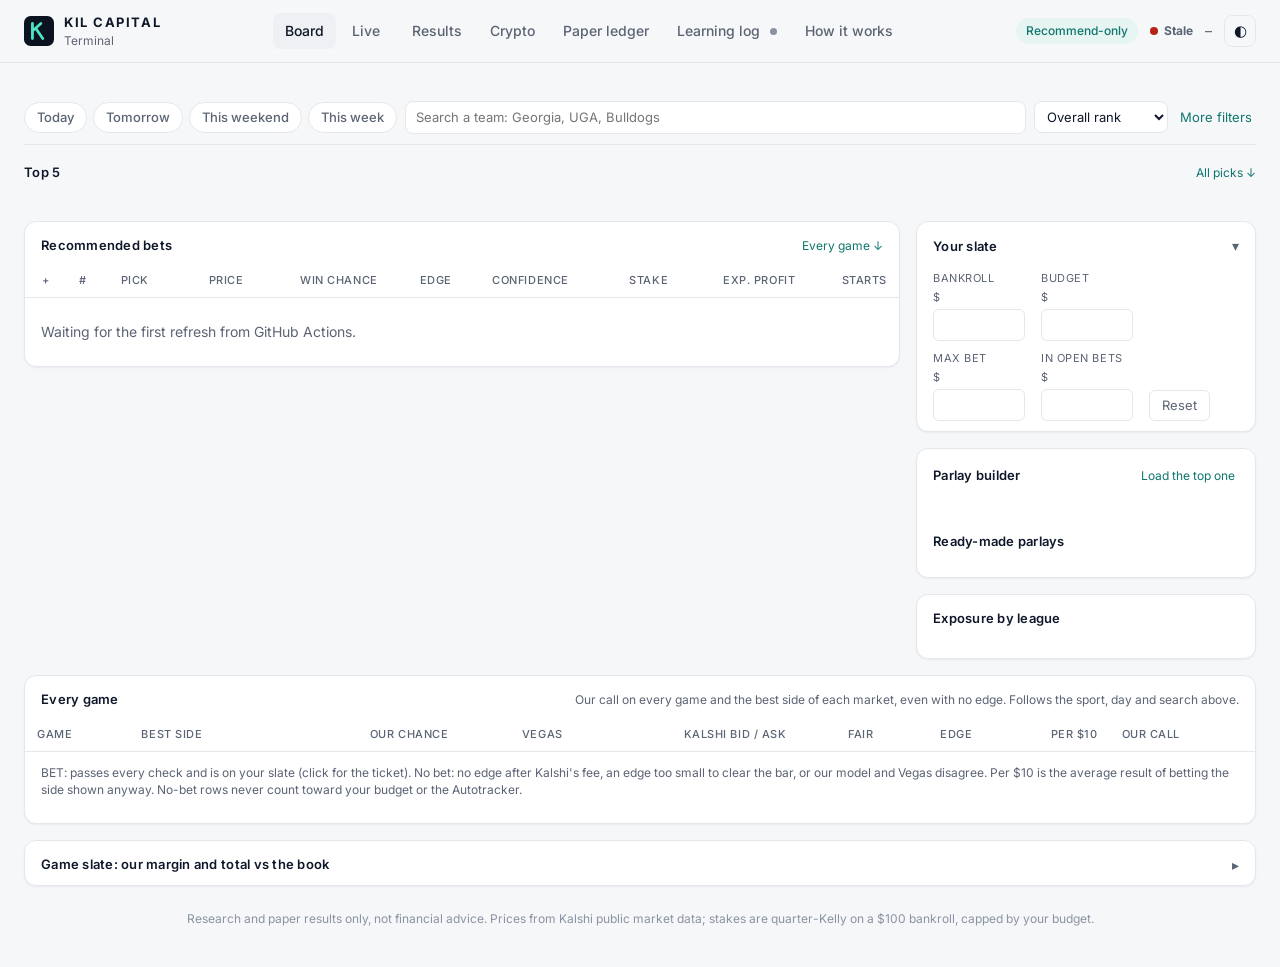
==== site/index.html @ 2076464e "Live betting tab: in-game model on score, clock and our pregame line Co-Authored-By: Claude Opus 5.5" ====
<!doctype html>
<html lang="en">
<head>
<meta charset="utf-8">
<meta name="viewport" content="width=device-width, initial-scale=1">
<meta name="robots" content="noindex, nofollow">
<title>Kil Capital Terminal</title>
<link rel="preconnect" href="https://fonts.googleapis.com">
<link rel="preconnect" href="https://fonts.gstatic.com" crossorigin>
<link href="https://fonts.googleapis.com/css2?family=Inter:wght@400;500;600;700&family=JetBrains+Mono:wght@400;500;600&display=swap" rel="stylesheet">
<link rel="stylesheet" href="app.css">
<link rel="icon" href="data:image/svg+xml,%3Csvg xmlns='http://www.w3.org/2000/svg' viewBox='0 0 32 32'%3E%3Crect width='32' height='32' rx='7' fill='%230b1220'/%3E%3Cpath d='M9 8v16M9 16l9-8M12.5 13l7.5 11' stroke='%2350e3c2' stroke-width='3' fill='none' stroke-linecap='round'/%3E%3C/svg%3E">
</head>
<body>
<header class="top">
  <a class="brand" href="?" aria-label="Kil Capital home">
    <svg viewBox="0 0 32 32" aria-hidden="true"><rect width="32" height="32" rx="7"/><path d="M9 8v16M9 16l9-8M12.5 13l7.5 11"/></svg>
    <div><strong>KIL CAPITAL</strong><span>Terminal</span></div>
  </a>
  <nav class="tabs" id="tabs" aria-label="Pages">
    <a href="?view=board" data-tab="board">Board</a><a href="?view=live" data-tab="live">Live <span class="count" id="liveCount"></span></a><a href="?view=results" data-tab="results">Results</a>
    <a href="?view=crypto" data-tab="crypto">Crypto</a><a href="?view=ledger" data-tab="ledger">Paper ledger</a>
    <a href="?view=learn" data-tab="learn">Learning log <i class="dot" id="learnDot"></i></a><a href="?view=how" data-tab="how">How it works</a>
  </nav>
  <div class="status">
    <span class="badge mode">Recommend-only</span>
    <span class="feed" id="feed" title="Price feed"><i></i><b id="feedLabel">Loading</b></span>
    <span class="muted" id="updated">–</span>
    <button class="icon" id="theme" aria-label="Toggle theme" title="Toggle theme">◐</button>
  </div>
</header>

<main>
  <div data-pane="board">
  <section class="filterbar" aria-label="Filters">
    <div class="chips" id="sports" role="group" aria-label="Sport"></div>
    <div class="row2">
      <div class="seg" id="when" role="group" aria-label="When">
        <button data-w="today">Today</button><button data-w="tomorrow">Tomorrow</button><button data-w="weekend">This weekend</button><button data-w="week">This week</button>
      </div>
      <input type="search" id="q" placeholder="Search a team: Georgia, UGA, Bulldogs" aria-label="Search teams">
      <select id="fSort" aria-label="Sort"><option value="profit">Overall rank</option><option value="start">Start time</option>
        <option value="ranktime">Rank, then time</option><option value="edge">Raw edge</option><option value="win">Win chance</option></select>
      <details class="more"><summary>More filters <span id="fCount"></span></summary>
        <div class="toolbar">
          <select id="fConf" aria-label="Conference"><option value="">All conferences</option></select>
          <select id="fKind" aria-label="Bet type"><option value="">All bet types</option><option value="winner">Winner</option>
            <option value="spread">Spread</option><option value="total">Total</option><option value="crypto">Crypto</option></select>
          <select id="fGrade" aria-label="Grade"><option value="">Any grade</option><option value="A">A only</option><option value="AB">A or B</option></select>
          <label class="chip"><input type="checkbox" id="fTop25"> Top 25</label>
          <label class="chip"><input type="checkbox" id="fRvR"> Ranked vs ranked</label>
          <label class="chip" title="Only bets the model gives at least a 55% chance to win, still profitable after fees"><input type="checkbox" id="fWin"> Win-majority (55%+)</label>
          <button class="link" id="fClear">Clear all</button>
        </div>
      </details>
    </div>
  </section>

  <section aria-label="Top 5">
    <div class="sechead"><h2>Top 5</h2><a class="link" href="#picksPanel">All picks ↓</a></div>
    <div class="top5" id="top5"></div>
  </section>

  <section class="kpis" id="kpis" aria-label="Summary"></section>

  <section class="grid">
    <div class="panel picks" id="picksPanel">
      <div class="phead"><h2>Recommended bets <span class="count" id="pickCount"></span></h2>
        <a class="link" href="#boardPanel">Every game ↓</a></div>
      <div class="tablewrap">
        <table class="blotter" id="blotter">
          <thead><tr>
            <th class="c" title="Add to parlay">+</th><th>#</th><th>Pick</th><th class="r">Price</th><th class="r">Win chance</th><th class="r">Edge</th>
            <th class="c" title="High/Medium clear every check. Lean and Low are our call for the game, below the bar.">Confidence</th><th class="r">Stake</th><th class="r">Exp. profit</th><th class="r">Starts</th>
          </tr></thead>
          <tbody></tbody>
        </table>
        <p class="empty" id="noPicks" hidden>No game matches these filters right now.</p>
      </div>
    </div>

    <aside class="side">
      <details class="panel" open>
        <summary class="phead"><h2>Your slate</h2></summary>
        <form class="settings" id="settings" onsubmit="return false">
          <label>Bankroll <span>$</span><input type="number" min="1" step="1" id="uBank"></label>
          <label>Budget <span>$</span><input type="number" min="0" step="1" id="uBudget" title="Most you want riding at once"></label>
          <label>Max bet <span>$</span><input type="number" min="1" step="0.5" id="uMax"></label>
          <label>In open bets <span>$</span><input type="number" min="0" step="1" id="uOpen"></label>
          <button class="link" id="uReset" type="button">Reset</button>
        </form>
        <div id="slatePlan"></div>
      </details>
      <div class="panel">
        <div class="phead"><h2>Parlay builder</h2><button class="link" id="pSuggest">Load the top one</button></div>
        <div id="parlay" class="parlay"></div>
        <div class="phead"><h2>Ready-made parlays</h2></div>
        <div id="pIdeas" class="ideas"></div>
      </div>
      <div class="panel">
        <div class="phead"><h2>Exposure by league</h2></div>
        <div id="exposure" class="bars"></div>
      </div>
    </aside>
  </section>

  <section class="panel" id="boardPanel">
    <div class="phead"><h2>Every game <span class="count" id="boardCount"></span></h2><span class="muted small">Our call on every game and the best side of each market, even with no edge. Follows the sport, day and search above.</span></div>
    <div class="tablewrap"><table id="board"><thead><tr><th>Game</th><th>Best side</th><th class="r">Our chance</th><th class="r" title="Sportsbook chance with the vig removed">Vegas</th>
      <th class="r">Kalshi bid / ask</th><th class="r" title="Our fair price for the side shown">Fair</th><th class="r">Edge</th><th class="r" title="Average profit or loss if you bet $10 at this price, after Kalshi's fee">Per $10</th><th>Our call</th></tr></thead><tbody></tbody></table></div>
    <p class="small muted pad">BET: passes every check and is on your slate (click for the ticket). No bet: no edge after Kalshi's fee, an edge too small to clear the bar, or our model and Vegas disagree. Per $10 is the average result of betting the side shown anyway. No-bet rows never count toward your budget or the Autotracker.</p>
  </section>

  <details class="panel">
    <summary class="phead"><h2>Game slate: our margin and total vs the book</h2></summary>
    <div class="tablewrap"><table class="slate" id="slate"><thead><tr>
      <th>Game</th><th>League</th><th class="r">Starts</th><th class="r">Model margin</th><th class="r">Book margin</th>
      <th class="r">Model total</th><th class="r">Book total</th><th>Notes</th></tr></thead><tbody></tbody></table></div>
  </details>
  </div>

  <div data-pane="live" hidden>
  <section class="panel">
    <div class="phead"><h2>Live betting</h2><span class="badge">Paper picks · recommend-only</span></div>
    <p class="small muted lnote">In-game model: the score and clock, plus our pregame line for the points still to come, against Kalshi's price. It does not see possession or field position, so it leans half on the market. Prices here are from the last refresh a few minutes ago: check the live Kalshi price and only buy at or under the number shown.</p>
  </section>
  <div id="live"></div>
  </div>

  <div data-pane="results" hidden>
  <section class="panel">
    <div class="phead"><h2>Track record</h2><span class="muted small">Every pick is logged at the price we'd have paid, then graded on settlement. Records are kept per sport.</span></div>
    <div id="track"></div>
  </section>
  </div>

  <div data-pane="crypto" hidden>
    <section class="panel">
      <div class="phead"><h2>Crypto bets</h2>
        <div class="seg" id="cWhen" role="tablist" aria-label="Settles">
          <button role="tab" data-c="hour">Next hour</button><button role="tab" data-c="today">Today</button>
          <button role="tab" data-c="tomorrow">Tomorrow</button><button role="tab" data-c="week">This week</button>
        </div>
      </div>
      <div class="tablewrap"><table id="cTable"><thead><tr><th>What to do</th><th class="r">Spot vs strike</th>
        <th class="r">Win chance</th><th class="r">Edge</th><th class="r">Stake</th><th class="r">Settles</th></tr></thead><tbody></tbody></table></div>
      <p class="small muted pad">Fair value comes from the live Coinbase price and recent volatility. Kalshi settles on an averaged index at the close time, so a coin sitting right on the strike is close to a coin flip.</p>
    </section>
    <section class="panel">
      <div class="phead"><h2>Trend lab</h2><span class="muted small">Daily rules, tested on years of history they never saw</span></div>
      <div id="crypto" class="coins"></div>
    </section>
  </div>

  <div data-pane="ledger" hidden>
    <section class="panel"><div class="phead"><h2>Autotracker</h2><span class="badge">Paper only · no real orders</span></div>
      <div id="auto"></div></section>
  </div>

  <div data-pane="learn" hidden>
    <section class="panel"><div class="phead"><h2>Learning</h2><span class="muted small">Nightly, from settled results only</span></div>
      <div id="learn"></div></section>
    <section class="panel"><div class="phead"><h2>Model health</h2></div><div id="health"></div></section>
  </div>

  <div data-pane="how" hidden>
    <section class="panel prose">
      <div class="phead"><h2>How it works</h2></div>
      <div class="pad">
        <p><b>Our own model.</b> Opponent-adjusted team ratings for every league, refit on each run from completed games, blended with the sportsbook line. That gives a fair chance for every Kalshi winner, spread and total market.</p>
        <p><b>Edge.</b> Fair chance minus what the contract costs you, after Kalshi's taker fee (7% × price × (1 − price)). Edges over 15% are held out, because they are almost always bad data rather than value.</p>
        <p><b>Ranking and stakes.</b> Overall rank is expected profit. Stakes are quarter-Kelly on your bankroll, capped by your max bet and your budget, one bet per game. Win-majority (55%+) is on by default.</p>
        <p><b>Every game gets a call.</b> If a game has no bet, the board says why: no edge after the fee, edge too small, or our model and Vegas disagree.</p>
        <p><b>Learning.</b> Each night, after 4 AM Central, a challenger model is tested on games it never saw. It replaces the champion only if it predicts better. Results are graded against the price we would have paid.</p>
        <p><b>Recommend-only.</b> This site cannot place orders and holds no keys. Research and paper results only, not financial advice.</p>
      </div>
    </section>
  </div>

  <p class="errors" id="errors" hidden></p>
  <footer>Research and paper results only, not financial advice. Prices from Kalshi public market data; stakes are quarter-Kelly on a <span id="bankroll">$100</span> bankroll, capped by your budget.</footer>
</main>

<dialog id="drawer"><div id="drawerBody"></div><form method="dialog"><button class="close" aria-label="Close">×</button></form></dialog>
<script src="app.js" defer></script>
<script src="live.js" defer></script>
</body>
</html>
---- site/app.css ----
:root{--bg:#f6f7f9;--panel:#fff;--line:#e4e7ec;--line2:#eef0f3;--text:#0f172a;--muted:#5b6474;--faint:#8a93a3;--accent:#0f766e;--accent-bg:#e6f4f2;--pos:#047857;--neg:#b42318;--warn:#b45309;--a:#047857;--b:#1d4ed8;--c:#6b7280;--shadow:0 1px 2px rgba(15,23,42,.05);--mono:"JetBrains Mono",ui-monospace,SFMono-Regular,Menlo,monospace;color-scheme:light}
@media (prefers-color-scheme:dark){:root:not([data-theme="light"]){--bg:#0a0f1a;--panel:#0f1625;--line:#1c2537;--line2:#151d2d;--text:#e6ebf3;--muted:#9aa5b8;--faint:#6f7a8e;--accent:#50e3c2;--accent-bg:#0e2a2a;--pos:#34d399;--neg:#f87171;--warn:#fbbf24;--a:#34d399;--b:#60a5fa;--c:#9aa5b8;--shadow:none;color-scheme:dark}}
:root[data-theme="dark"]{--bg:#0a0f1a;--panel:#0f1625;--line:#1c2537;--line2:#151d2d;--text:#e6ebf3;--muted:#9aa5b8;--faint:#6f7a8e;--accent:#50e3c2;--accent-bg:#0e2a2a;--pos:#34d399;--neg:#f87171;--warn:#fbbf24;--a:#34d399;--b:#60a5fa;--c:#9aa5b8;--shadow:none;color-scheme:dark}
*{box-sizing:border-box}
body{margin:0;background:var(--bg);color:var(--text);font:14px/1.45 Inter,system-ui,sans-serif;-webkit-font-smoothing:antialiased}
.num,td.r,.kpi b,.mono{font-family:var(--mono);font-variant-numeric:tabular-nums}
.top{position:sticky;top:0;z-index:5;display:flex;align-items:center;justify-content:space-between;gap:12px;padding:12px 24px;background:color-mix(in srgb,var(--bg) 88%,transparent);backdrop-filter:blur(8px);border-bottom:1px solid var(--line)}
.brand{display:flex;align-items:center;gap:10px}
.brand svg{width:30px;height:30px}
.brand rect{fill:#0b1220}
.brand path{stroke:#50e3c2;stroke-width:3;fill:none;stroke-linecap:round}
.brand strong{letter-spacing:.12em;font-size:13px}
.brand span{display:block;color:var(--muted);font-size:12px}
.status{display:flex;align-items:center;gap:12px;flex-wrap:wrap;justify-content:flex-end}
.badge{font-size:12px;padding:3px 9px;border-radius:999px;border:1px solid var(--line);color:var(--muted)}
.badge.mode{color:var(--accent);background:var(--accent-bg);border-color:transparent;font-weight:500}
.feed{display:inline-flex;align-items:center;gap:6px;font-size:12px;color:var(--muted)}
.feed i{width:8px;height:8px;border-radius:50%;background:var(--faint)}
.feed.live i{background:var(--pos);box-shadow:0 0 0 0 var(--pos);animation:pulse 2s infinite}
.feed.snap i{background:var(--warn)}
.feed.stale i{background:var(--neg)}
@keyframes pulse{0%{box-shadow:0 0 0 0 color-mix(in srgb,var(--pos) 60%,transparent)}70%{box-shadow:0 0 0 7px transparent}100%{box-shadow:0 0 0 0 transparent}}
@media (prefers-reduced-motion:reduce){.feed.live i{animation:none}}
.muted{color:var(--muted)}
.small{font-size:12px}
button.icon{background:none;border:1px solid var(--line);color:var(--text);border-radius:8px;width:32px;height:32px;cursor:pointer;font-size:15px}
main{max-width:1440px;margin:0 auto;padding:20px 24px 40px;display:grid;gap:16px}
.panel{background:var(--panel);border:1px solid var(--line);border-radius:12px;box-shadow:var(--shadow);min-width:0}
.phead{display:flex;align-items:center;justify-content:space-between;gap:12px;flex-wrap:wrap;padding:14px 16px 10px}
h2{margin:0;font-size:13px;font-weight:600;letter-spacing:.02em}
.count{color:var(--muted);font-weight:500;margin-left:4px}
.kpis{display:grid;grid-template-columns:repeat(6,minmax(0,1fr));gap:12px}
.kpi{background:var(--panel);border:1px solid var(--line);border-radius:12px;padding:12px 14px;box-shadow:var(--shadow);min-width:0}
.kpi span{display:block;font-size:11px;color:var(--muted);text-transform:uppercase;letter-spacing:.06em}
.kpi b{display:block;font-size:21px;font-weight:600;margin-top:4px;white-space:nowrap;overflow:hidden;text-overflow:ellipsis}
.kpi small{color:var(--faint);font-size:12px}
.grid{display:grid;grid-template-columns:minmax(0,1fr) 340px;gap:16px;align-items:start}
.side{display:grid;gap:16px}
.filters{display:flex;gap:6px;flex-wrap:wrap}
.filters button{font:inherit;font-size:12px;padding:4px 10px;border-radius:999px;cursor:pointer;border:1px solid var(--line);background:transparent;color:var(--muted)}
.filters button[aria-selected="true"]{background:var(--text);color:var(--panel);border-color:var(--text)}
.tablewrap{overflow-x:auto}
table{width:100%;border-collapse:collapse}
th{text-align:left;font-size:11px;font-weight:500;color:var(--muted);text-transform:uppercase;letter-spacing:.05em;padding:8px 12px;border-bottom:1px solid var(--line);white-space:nowrap}
td{padding:10px 12px;border-bottom:1px solid var(--line2);vertical-align:middle;white-space:nowrap}
tr:last-child td{border-bottom:0}
th.r,td.r{text-align:right}
th.c,td.c{text-align:center}
.blotter tbody tr{cursor:pointer;transition:background .12s}
.blotter tbody tr:hover{background:var(--line2)}
.blotter tbody tr:focus-visible{outline:2px solid var(--accent);outline-offset:-2px}
.rank{color:var(--faint);font-family:var(--mono)}
.pick b{display:block;font-weight:500;white-space:normal;min-width:220px}
.pick small{color:var(--muted);font-size:12px}
.tag{display:inline-block;font-size:11px;font-weight:600;letter-spacing:.04em;padding:1px 6px;border-radius:4px;background:var(--line2);color:var(--muted);margin-right:6px}
.side-yes{color:var(--pos);font-weight:600}
.side-no{color:var(--neg);font-weight:600}
.pos{color:var(--pos)}
.neg{color:var(--neg)}
.grade{display:inline-grid;place-items:center;width:22px;height:22px;border-radius:6px;font-size:12px;font-weight:700;color:var(--panel)}
.grade.A{background:var(--a)}
.grade.B{background:var(--b)}
.grade.C{background:var(--c)}
.lvl{display:inline-block;padding:2px 8px;border-radius:999px;font-size:12px;font-weight:600;white-space:nowrap;border:1px solid currentColor}
.lvl.high{color:var(--a)}
.lvl.medium{color:var(--b)}
.lvl.lean{color:var(--warn)}
.lvl.low,.lvl.live{color:var(--muted)}
.tick-up{animation:up 1.2s}
.tick-down{animation:down 1.2s}
@keyframes up{from{background:color-mix(in srgb,var(--pos) 25%,transparent)}}
@keyframes down{from{background:color-mix(in srgb,var(--neg) 25%,transparent)}}
.empty{padding:24px 16px;color:var(--muted);margin:0}
.bars{padding:4px 16px 16px;display:grid;gap:10px}
.bar{display:grid;grid-template-columns:56px 1fr 64px;gap:8px;align-items:center;font-size:12px}
.bar .track{height:8px;background:var(--line2);border-radius:4px;overflow:hidden}
.bar .fill{height:100%;background:var(--accent);border-radius:4px}
.bar .v{text-align:right;font-family:var(--mono)}
.coin{padding:4px 16px 14px;border-bottom:1px solid var(--line2)}
.coin:last-child{border-bottom:0}
.coin .row{display:flex;justify-content:space-between;align-items:baseline}
.coin .px{font-family:var(--mono);font-size:18px;font-weight:600}
.coin svg{width:100%;height:44px;display:block;margin:6px 0}
.coin svg path{fill:none;stroke:var(--accent);stroke-width:1.5}
.stats{display:grid;grid-template-columns:repeat(3,1fr);gap:6px;font-size:12px}
.stats div span{display:block;color:var(--muted);font-size:11px}
.stats div b{font-family:var(--mono);font-weight:500}
.health{padding:4px 16px 14px;display:grid;gap:8px;font-size:13px}
.health .row{display:flex;justify-content:space-between;gap:8px}
.dot{display:inline-block;width:7px;height:7px;border-radius:50%;margin-right:6px;background:var(--faint)}
.dot.ok{background:var(--pos)}
.slate td:first-child{white-space:normal;min-width:200px}
.trackhead{display:flex;gap:28px;padding:4px 16px 12px;flex-wrap:wrap}
.trackhead div span{display:block;font-size:11px;color:var(--muted);text-transform:uppercase;letter-spacing:.05em}
.trackhead div b{font-family:var(--mono);font-size:18px;font-weight:600}
.errors{font-size:12px;color:var(--warn);margin:0}
footer{color:var(--faint);font-size:12px;text-align:center;padding-top:8px}
dialog{border:1px solid var(--line);border-radius:14px;background:var(--panel);color:var(--text);width:min(720px,calc(100vw - 32px));padding:0;box-shadow:0 20px 60px rgba(0,0,0,.35)}
dialog::backdrop{background:rgba(5,10,20,.55)}
#drawerBody{padding:20px;max-height:80vh;overflow:auto}
#drawerBody h3{margin:0 0 4px;font-size:17px}
#drawerBody .facts{display:grid;grid-template-columns:repeat(4,minmax(0,1fr));gap:10px;margin:16px 0}
#drawerBody .facts div{background:var(--line2);border-radius:8px;padding:8px 10px}
#drawerBody .facts span{display:block;font-size:11px;color:var(--muted)}
#drawerBody .facts b{font-family:var(--mono)}
#drawerBody ul{margin:8px 0;padding-left:18px;color:var(--muted)}
.close{position:absolute;top:10px;right:12px;background:none;border:0;color:var(--muted);font-size:22px;cursor:pointer}
.seg{display:inline-flex;border:1px solid var(--line);border-radius:8px;overflow:hidden}
.seg button{font:inherit;font-size:13px;font-weight:500;padding:5px 14px;border:0;background:transparent;color:var(--muted);cursor:pointer}
.seg button[aria-selected="true"]{background:var(--text);color:var(--panel)}
.toolbar{display:flex;flex-wrap:wrap;gap:8px;align-items:center;padding:0 16px 12px;border-bottom:1px solid var(--line2)}
.toolbar input[type=search]{flex:1 1 220px;min-width:0;font:inherit;font-size:13px;padding:6px 10px;border:1px solid var(--line);border-radius:8px;background:var(--panel);color:var(--text)}
.toolbar select{font:inherit;font-size:12px;padding:5px 8px;border:1px solid var(--line);border-radius:8px;background:var(--panel);color:var(--text)}
.chip{display:inline-flex;align-items:center;gap:5px;font-size:12px;padding:4px 10px;border:1px solid var(--line);border-radius:999px;color:var(--muted);cursor:pointer}
.chip:has(input:checked){background:var(--accent-bg);color:var(--accent);border-color:transparent}
.chip input{margin:0;accent-color:var(--accent)}
button.link{font:inherit;font-size:12px;background:none;border:0;color:var(--accent);cursor:pointer;padding:4px}
.rk{font-family:var(--mono);font-size:11px;color:var(--warn);font-weight:600;margin-right:3px}
.cf{font-size:11px;color:var(--faint);margin-left:4px}
td input[type=checkbox]{accent-color:var(--accent);width:15px;height:15px;cursor:pointer}
.parlay{padding:4px 16px 16px;display:grid;gap:10px;font-size:13px}
.parlay .leg{display:flex;justify-content:space-between;gap:8px;align-items:baseline}
.parlay .leg span{min-width:0;overflow:hidden;text-overflow:ellipsis;white-space:nowrap}
.parlay .big{display:grid;grid-template-columns:repeat(3,1fr);gap:8px}
.parlay .big div{background:var(--line2);border-radius:8px;padding:8px}
.parlay .big span{display:block;font-size:11px;color:var(--muted)}
.parlay .big b{font-family:var(--mono);font-size:16px}
.ideas{padding:0 16px 16px;display:grid;gap:8px}
.idea{display:grid;gap:4px;text-align:left;font:inherit;font-size:13px;color:inherit;background:var(--line2);border:1px solid var(--line);border-radius:10px;padding:10px;cursor:pointer;min-width:0}
.idea:hover{border-color:var(--accent)}
.idea .ih{display:flex;justify-content:space-between;align-items:center;gap:8px}
.idea .il{overflow:hidden;text-overflow:ellipsis;white-space:nowrap}
.idea .in{display:flex;gap:14px;font-family:var(--mono);font-size:12px}
.idea .in small{display:block;font-family:inherit;color:var(--muted);font-size:10px}
@media (max-width:1100px){.grid{grid-template-columns:1fr}.side{grid-template-columns:repeat(auto-fit,minmax(280px,1fr))}.kpis{grid-template-columns:repeat(3,minmax(0,1fr))}}
@media (max-width:640px){.top{padding:10px 16px}main{padding:16px}.kpis{grid-template-columns:repeat(2,minmax(0,1fr))}.status .muted{display:none}#drawerBody .facts{grid-template-columns:repeat(2,minmax(0,1fr))}}
/* tabs, slate settings, autotracker, learning */
.tabs{display:flex;gap:4px;border-bottom:1px solid var(--line);margin:0 0 14px;overflow-x:auto}
.tabs button{font:inherit;font-size:14px;font-weight:500;padding:8px 14px;border:0;border-bottom:2px solid transparent;background:none;color:var(--muted);cursor:pointer;white-space:nowrap}
.tabs button[aria-selected="true"]{color:var(--text);border-bottom-color:var(--text)}
.tabs .dot{margin:0 0 0 6px;vertical-align:middle}
.dot.bad{background:var(--neg)}
#settings{display:flex;flex-wrap:wrap;gap:10px 16px;padding:4px 16px 10px;align-items:end}
#settings label{display:grid;gap:3px;font-size:11px;color:var(--muted);text-transform:uppercase;letter-spacing:.05em}
#settings input{font:inherit;font-family:var(--mono);font-size:14px;width:92px;padding:5px 8px;border:1px solid var(--line);border-radius:6px;background:var(--panel);color:var(--text)}
#settings button{font:inherit;font-size:13px;padding:5px 12px;border:1px solid var(--line);border-radius:6px;background:none;color:var(--muted);cursor:pointer}
tr.watch td{opacity:.55}
.pad{padding:0 16px 12px}
.sub{font-size:13px;font-weight:600;margin:14px 16px 6px}
.warnbox{margin:8px 16px;padding:8px 12px;border-radius:6px;border:1px solid var(--neg);color:var(--neg);font-size:13px}
.health .warnbox{margin:0}
svg.curve{display:block;width:calc(100% - 32px);height:120px;margin:0 16px 8px}
svg.curve path{fill:none;stroke:var(--pos);stroke-width:2;vector-effect:non-scaling-stroke}
svg.curve .base{stroke:var(--faint);stroke-dasharray:4 4;vector-effect:non-scaling-stroke}
svg.cal{display:block;width:100%;max-width:320px;margin:0 16px}
svg.cal .diag{stroke:var(--faint);stroke-dasharray:4 4}
svg.cal circle{fill:var(--pos);fill-opacity:.7}
svg.cal text{font-size:10px;fill:var(--muted)}
@media (max-width:600px){#settings input{width:76px}.trackhead{gap:16px}}
.st{font-size:11px;font-weight:600;padding:2px 7px;border-radius:999px;white-space:nowrap}
.st.pick{background:var(--accent-bg);color:var(--pos)}
.st.lean{background:var(--line2);color:var(--warn)}
.st.pass{background:var(--line2);color:var(--faint)}
#board td:first-child{white-space:normal;min-width:160px}
#board tr.gstart td{border-top:1px solid var(--line)}
#board tr.pick{cursor:pointer}
/* Big Vin-style navigation: page links in the header, sticky sport/day filters, Top 5 cards */
.brand{color:inherit;text-decoration:none}
.top .tabs{flex:1;justify-content:center;border:0;margin:0}
.tabs a{font-size:14px;font-weight:500;padding:8px 12px;border-radius:8px;color:var(--muted);text-decoration:none;white-space:nowrap}
.tabs a:hover{color:var(--text);background:var(--line2)}
.tabs a[aria-current]{color:var(--text);background:var(--line2)}
.filterbar{position:sticky;top:var(--hdr,63px);z-index:4;display:grid;gap:8px;padding:10px 0;background:var(--bg);border-bottom:1px solid var(--line)}
.chips{display:flex;gap:6px;overflow-x:auto;scrollbar-width:none}
.chips button,.seg button{font:inherit;font-size:13px;font-weight:500;padding:5px 12px;border-radius:999px;border:1px solid var(--line);background:var(--panel);color:var(--muted);cursor:pointer;white-space:nowrap}
.chips button[aria-pressed="true"],.seg button[aria-pressed="true"]{background:var(--text);color:var(--panel);border-color:var(--text)}
.seg{border:0;gap:6px;overflow-x:auto;scrollbar-width:none}
.row2{display:flex;gap:8px;align-items:center;flex-wrap:wrap}
.row2 input[type=search]{flex:1 1 200px;min-width:0;font:inherit;font-size:13px;padding:6px 10px;border:1px solid var(--line);border-radius:8px;background:var(--panel);color:var(--text)}
.row2>select{font:inherit;font-size:13px;padding:6px 8px;border:1px solid var(--line);border-radius:8px;background:var(--panel);color:var(--text)}
.more summary{font-size:13px;color:var(--accent);cursor:pointer;padding:6px 4px;list-style:none}
.more[open]{flex-basis:100%}
.more .toolbar{border:0;padding:6px 0 0}
.sechead{display:flex;justify-content:space-between;align-items:baseline;margin:2px 0 8px}
a.link{font-size:12px;color:var(--accent);text-decoration:none}
.top5{display:grid;grid-template-columns:repeat(5,minmax(0,1fr));gap:12px}
.card{display:grid;gap:6px;text-align:left;font:inherit;color:var(--text);background:var(--panel);border:1px solid var(--line);border-radius:12px;padding:12px 14px;box-shadow:var(--shadow);cursor:pointer;min-width:0}
.card:hover{border-color:var(--accent)}
.card:focus-visible{outline:2px solid var(--accent);outline-offset:2px}
.card b{font-weight:600;line-height:1.3}
.cardtop{display:flex;justify-content:space-between;align-items:center}
.cardnums{display:grid;grid-template-columns:repeat(3,1fr);gap:6px;font-family:var(--mono);font-size:14px}
.cardnums small{display:block;font-family:Inter,system-ui,sans-serif;font-size:10px;color:var(--muted);text-transform:uppercase;letter-spacing:.05em}
.cardnums i{font-style:normal}
.top5 .empty{grid-column:1/-1;background:var(--panel);border:1px solid var(--line);border-radius:12px}
details.panel>summary{cursor:pointer;list-style:none}
details.panel>summary::after{content:"▾";color:var(--muted);margin-left:auto}
details.panel:not([open])>summary::after{content:"▸"}
.prose p{max-width:70ch;line-height:1.6;margin:0 0 12px}
@media (max-width:1100px){.top{flex-wrap:wrap}.top .tabs{order:3;flex-basis:100%;justify-content:flex-start;overflow-x:auto}.top5{grid-template-columns:repeat(auto-fill,minmax(220px,1fr))}}
@media (max-width:640px){.status .badge,.status .feed b{display:none}.top5{display:flex;overflow-x:auto;scroll-snap-type:x mandatory}.top5 .card{flex:0 0 78%;scroll-snap-align:start}
  .blotter th:nth-child(1),.blotter td:nth-child(1),.blotter th:nth-child(7),.blotter td:nth-child(7),.blotter th:nth-child(9),.blotter td:nth-child(9){display:none}
  .pick b{min-width:160px}}
/* keep wide tables from stretching the page on phones */
main{grid-template-columns:minmax(0,1fr)}
main>*,[data-pane]>*{min-width:0}
[data-pane]:not([hidden]){display:grid;gap:16px;grid-template-columns:minmax(0,1fr)}
.seg{max-width:100%}
#slatePlan{overflow-x:auto}
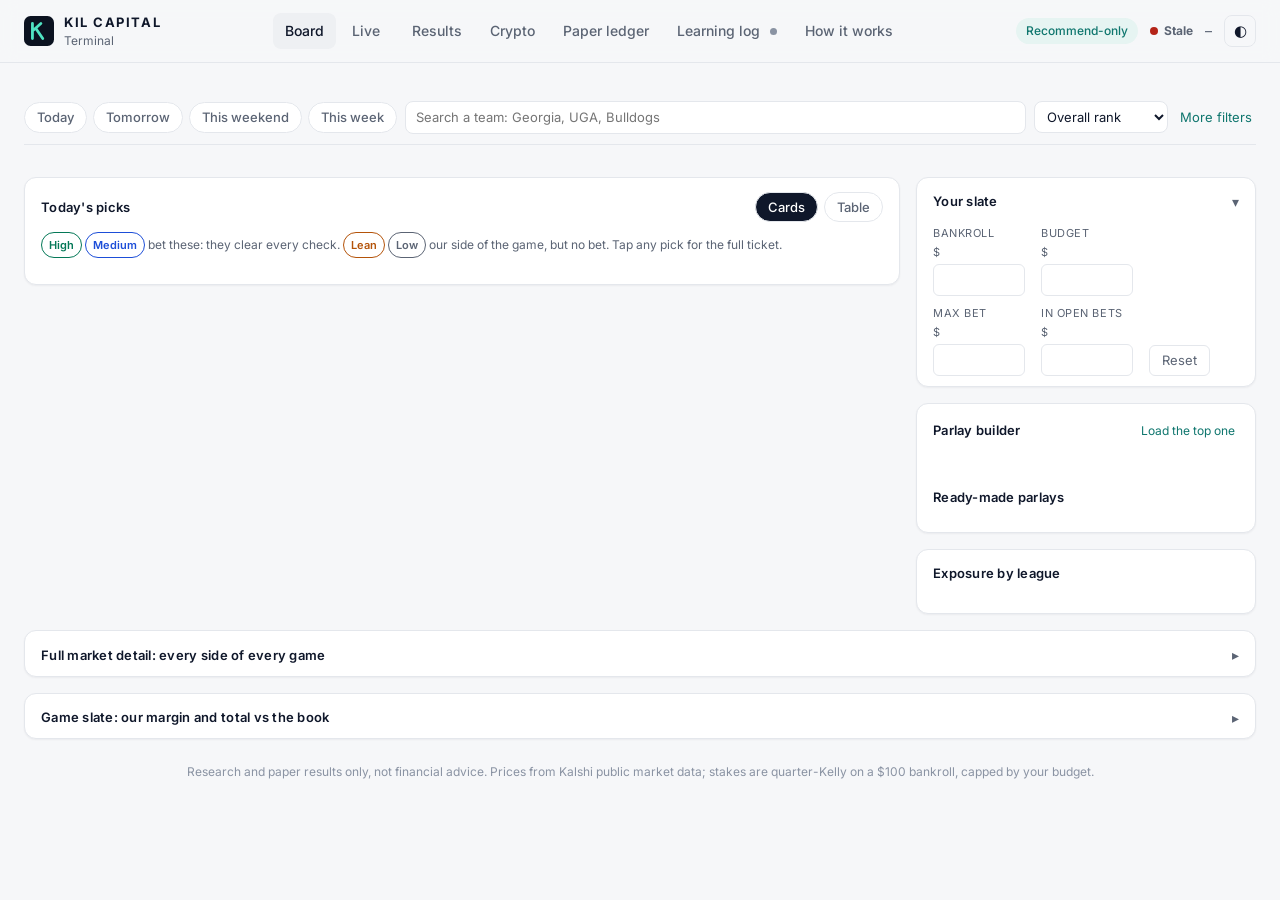
==== commit bcea1cc8: "Easier-to-read picks page + strategy lab (round 3 research) One card per game with the bet in plain " ====
--- a/site/index.html
+++ b/site/index.html
@@ -56,18 +56,17 @@
     </div>
   </section>
 
-  <section aria-label="Top 5">
-    <div class="sechead"><h2>Top 5</h2><a class="link" href="#picksPanel">All picks ↓</a></div>
-    <div class="top5" id="top5"></div>
-  </section>
 
   <section class="kpis" id="kpis" aria-label="Summary"></section>
 
   <section class="grid">
     <div class="panel picks" id="picksPanel">
-      <div class="phead"><h2>Recommended bets <span class="count" id="pickCount"></span></h2>
-        <a class="link" href="#boardPanel">Every game ↓</a></div>
-      <div class="tablewrap">
+      <div class="phead"><h2>Today's picks <span class="count" id="pickCount"></span></h2>
+        <div class="seg" id="pView" role="group" aria-label="View"><button data-v="cards">Cards</button><button data-v="table">Table</button></div></div>
+      <p class="legend small"><span class="lvl high">High</span> <span class="lvl medium">Medium</span> bet these: they clear every check.
+        <span class="lvl lean">Lean</span> <span class="lvl low">Low</span> our side of the game, but no bet. Tap any pick for the full ticket.</p>
+      <div id="cards" class="pcards"></div>
+      <div class="tablewrap" id="tableView" hidden>
         <table class="blotter" id="blotter">
           <thead><tr>
             <th class="c" title="Add to parlay">+</th><th>#</th><th>Pick</th><th class="r">Price</th><th class="r">Win chance</th><th class="r">Edge</th>
@@ -104,12 +103,13 @@
     </aside>
   </section>
 
-  <section class="panel" id="boardPanel">
-    <div class="phead"><h2>Every game <span class="count" id="boardCount"></span></h2><span class="muted small">Our call on every game and the best side of each market, even with no edge. Follows the sport, day and search above.</span></div>
+  <details class="panel" id="boardPanel">
+    <summary class="phead"><h2>Full market detail: every side of every game <span class="count" id="boardCount"></span></h2></summary>
+    <div class="phead"><span class="muted small">Our call on every game and the best side of each market, even with no edge. Follows the sport, day and search above.</span></div>
     <div class="tablewrap"><table id="board"><thead><tr><th>Game</th><th>Best side</th><th class="r">Our chance</th><th class="r" title="Sportsbook chance with the vig removed">Vegas</th>
       <th class="r">Kalshi bid / ask</th><th class="r" title="Our fair price for the side shown">Fair</th><th class="r">Edge</th><th class="r" title="Average profit or loss if you bet $10 at this price, after Kalshi's fee">Per $10</th><th>Our call</th></tr></thead><tbody></tbody></table></div>
     <p class="small muted pad">BET: passes every check and is on your slate (click for the ticket). No bet: no edge after Kalshi's fee, an edge too small to clear the bar, or our model and Vegas disagree. Per $10 is the average result of betting the side shown anyway. No-bet rows never count toward your budget or the Autotracker.</p>
-  </section>
+  </details>
 
   <details class="panel">
     <summary class="phead"><h2>Game slate: our margin and total vs the book</h2></summary>
@@ -131,6 +131,19 @@
   <section class="panel">
     <div class="phead"><h2>Track record</h2><span class="muted small">Every pick is logged at the price we'd have paid, then graded on settlement. Records are kept per sport.</span></div>
     <div id="track"></div>
+  </section>
+  <section class="panel" id="lab">
+    <div class="phead"><h2>Strategy lab</h2><span class="muted small">Each rule was tuned on earlier seasons, then scored once on later seasons it never saw. Numbers below are those later seasons only.</span></div>
+    <div class="tablewrap"><table class="lab"><thead><tr><th>Strategy</th><th class="r">Win rate</th><th class="r">Return</th><th class="r">Bets</th><th>Verdict</th></tr></thead><tbody>
+      <tr><td>NFL spread: our rating disagrees with the <b>opening</b> line by 3+ pts</td><td class="r">55.9%</td><td class="r pos">+6.7%</td><td class="r">390</td><td><span class="lvl high">Best new lead</span></td></tr>
+      <tr><td>NBA total: our scoring model disagrees with the <b>opening</b> total by 8.5+ pts</td><td class="r">55.4%</td><td class="r pos">+5.8%</td><td class="r">489</td><td><span class="lvl high">Strong lead</span></td></tr>
+      <tr><td>NFL: wind 15+ mph outdoors, bet the under</td><td class="r">55.4%</td><td class="r pos">+5.8%</td><td class="r">267</td><td><span class="lvl medium">Real, but thin</span></td></tr>
+      <tr><td>NFL: Sunday and Monday night games, bet the under</td><td class="r">53.2%</td><td class="r pos">+3.3%</td><td class="r">491</td><td><span class="lvl lean">Small edge</span></td></tr>
+      <tr><td>NHL moneyline: our rating beats the opening price by 10%+</td><td class="r">37.5%</td><td class="r pos">+3.6%</td><td class="r">530</td><td><span class="lvl lean">Mostly dogs, noisy</span></td></tr>
+      <tr><td>Same rating systems against the <b>closing</b> line (NFL, NBA, NHL, MLB)</td><td class="r">35 to 53%</td><td class="r neg">-8% to +1%</td><td class="r">1,000s</td><td><span class="lvl low">No edge</span></td></tr>
+      <tr><td>West-coast teams at 1 PM ET, Thursday-night unders, bye weeks, freezing-game unders, playoff home favourites</td><td class="r">47 to 49%</td><td class="r neg">-4% to -9%</td><td class="r">120 to 330 each</td><td><span class="lvl low">Failed on new seasons</span></td></tr>
+    </tbody></table></div>
+    <p class="small muted labnote">How to read it: <b>win rate</b> is how often the bet won; <b>return</b> is profit per $1 staked at the price actually listed, after the vig. A spread or total bet needs about 52.4% to break even; a moneyline needs whatever the price implies, so an underdog rule can win 38% and still make money. The pattern across every sport: the edge lives at the <b>opening</b> line and is gone by the close, so these work only if you get in early. About 40 rules were tested this round, so one or two positives are expected by luck. Treat leads as worth paper-tracking first.</p>
   </section>
   </div>
 
--- a/site/app.css
+++ b/site/app.css
@@ -29,7 +29,7 @@
 .phead{display:flex;align-items:center;justify-content:space-between;gap:12px;flex-wrap:wrap;padding:14px 16px 10px}
 h2{margin:0;font-size:13px;font-weight:600;letter-spacing:.02em}
 .count{color:var(--muted);font-weight:500;margin-left:4px}
-.kpis{display:grid;grid-template-columns:repeat(6,minmax(0,1fr));gap:12px}
+.kpis{display:grid;grid-template-columns:repeat(4,minmax(0,1fr));gap:12px}
 .kpi{background:var(--panel);border:1px solid var(--line);border-radius:12px;padding:12px 14px;box-shadow:var(--shadow);min-width:0}
 .kpi span{display:block;font-size:11px;color:var(--muted);text-transform:uppercase;letter-spacing:.06em}
 .kpi b{display:block;font-size:21px;font-weight:600;margin-top:4px;white-space:nowrap;overflow:hidden;text-overflow:ellipsis}
@@ -132,7 +132,7 @@
 .idea .il{overflow:hidden;text-overflow:ellipsis;white-space:nowrap}
 .idea .in{display:flex;gap:14px;font-family:var(--mono);font-size:12px}
 .idea .in small{display:block;font-family:inherit;color:var(--muted);font-size:10px}
-@media (max-width:1100px){.grid{grid-template-columns:1fr}.side{grid-template-columns:repeat(auto-fit,minmax(280px,1fr))}.kpis{grid-template-columns:repeat(3,minmax(0,1fr))}}
+@media (max-width:1100px){.grid{grid-template-columns:1fr}.side{grid-template-columns:repeat(auto-fit,minmax(280px,1fr))}.kpis{grid-template-columns:repeat(4,minmax(0,1fr))}}
 @media (max-width:640px){.top{padding:10px 16px}main{padding:16px}.kpis{grid-template-columns:repeat(2,minmax(0,1fr))}.status .muted{display:none}#drawerBody .facts{grid-template-columns:repeat(2,minmax(0,1fr))}}
 /* tabs, slate settings, autotracker, learning */
 .tabs{display:flex;gap:4px;border-bottom:1px solid var(--line);margin:0 0 14px;overflow-x:auto}
@@ -207,3 +207,33 @@
 [data-pane]:not([hidden]){display:grid;gap:16px;grid-template-columns:minmax(0,1fr)}
 .seg{max-width:100%}
 #slatePlan{overflow-x:auto}
+
+/* pick cards: one scannable card per game */
+.legend{margin:0;padding:0 16px 10px;color:var(--muted);line-height:2}
+.legend .lvl{font-size:11px;padding:1px 7px}
+.pcards{padding:0 16px 16px}
+.psec{margin:10px 0 8px;font-size:12px;font-weight:600;color:var(--muted);text-transform:uppercase;letter-spacing:.06em}
+.pgrid{display:grid;grid-template-columns:repeat(auto-fill,minmax(300px,1fr));gap:10px}
+.pcard{border:1px solid var(--line);border-left:4px solid var(--line);border-radius:10px;padding:12px 14px;display:grid;gap:8px;cursor:pointer;background:var(--panel);transition:border-color .12s,background .12s}
+.pcard:hover{background:var(--line2)}
+.pcard:focus-visible{outline:2px solid var(--accent);outline-offset:1px}
+.pcard.high{border-left-color:var(--a)}.pcard.medium{border-left-color:var(--b)}.pcard.lean{border-left-color:var(--warn)}
+.pcard:not(.on){opacity:.86}
+.pcard header{display:flex;align-items:center;gap:6px;min-width:0}
+.pcard header .muted{flex:1;min-width:0;overflow:hidden;text-overflow:ellipsis;white-space:nowrap}
+.pbet{font-size:16px;line-height:1.3}
+.pbet b{font-weight:600}
+.pbet .muted{font-size:13px}
+.pnums{display:grid;grid-template-columns:repeat(4,minmax(0,1fr));gap:6px}
+.pnums small{display:block;font-size:11px;color:var(--muted)}
+.pnums b{font-family:var(--mono);font-size:15px;font-weight:600}
+.pcard footer{display:flex;justify-content:space-between;align-items:center;gap:8px}
+.pleg{display:inline-flex;gap:4px;align-items:center;font-size:12px;color:var(--muted);cursor:pointer;white-space:nowrap}
+.pleg input{accent-color:var(--accent)}
+#boardPanel>summary,details.panel>summary{cursor:pointer;list-style:none}
+@media (max-width:900px){.kpis{grid-template-columns:repeat(2,minmax(0,1fr))}}
+@media (max-width:420px){.pgrid{grid-template-columns:1fr}.pnums b{font-size:14px}}
+#slatePlan td.wrap{white-space:normal;min-width:150px}
+.pcard footer{text-align:left;padding:0;font-size:inherit;color:inherit}
+
+#lab td{white-space:normal}#lab td.r{white-space:nowrap}#lab td:first-child{min-width:170px}#lab .lvl{white-space:nowrap}.labnote{margin:10px 14px 14px;line-height:1.5}
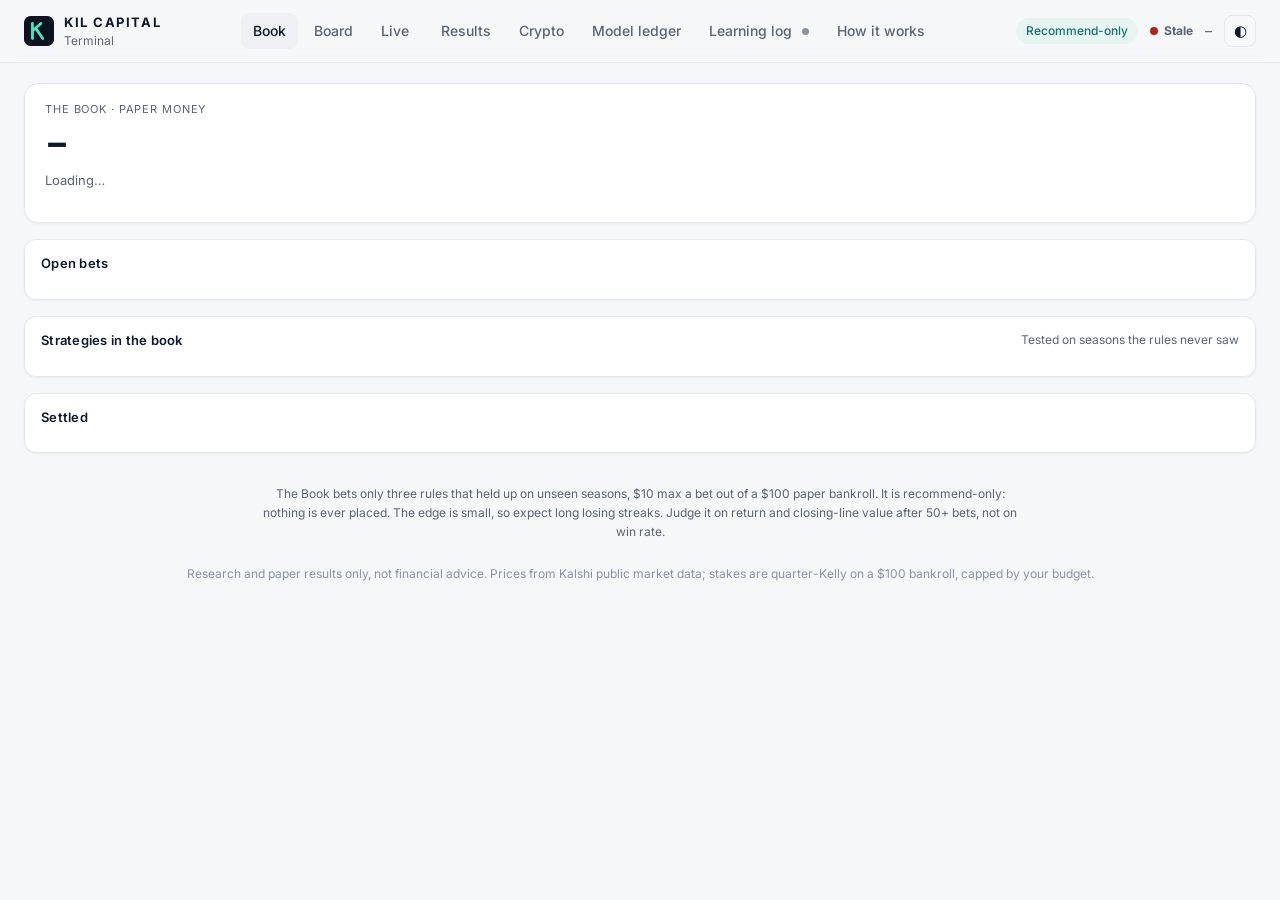
==== commit 0dcafdad: "Book front end: default Book tab with open bets, sleeves, settled record Co-Authored-By: Claude Opus" ====
--- a/site/index.html
+++ b/site/index.html
@@ -18,8 +18,8 @@
     <div><strong>KIL CAPITAL</strong><span>Terminal</span></div>
   </a>
   <nav class="tabs" id="tabs" aria-label="Pages">
-    <a href="?view=board" data-tab="board">Board</a><a href="?view=live" data-tab="live">Live <span class="count" id="liveCount"></span></a><a href="?view=results" data-tab="results">Results</a>
-    <a href="?view=crypto" data-tab="crypto">Crypto</a><a href="?view=ledger" data-tab="ledger">Paper ledger</a>
+    <a href="?" data-tab="book">Book</a><a href="?view=board" data-tab="board">Board</a><a href="?view=live" data-tab="live">Live <span class="count" id="liveCount"></span></a><a href="?view=results" data-tab="results">Results</a>
+    <a href="?view=crypto" data-tab="crypto">Crypto</a><a href="?view=ledger" data-tab="ledger">Model ledger</a>
     <a href="?view=learn" data-tab="learn">Learning log <i class="dot" id="learnDot"></i></a><a href="?view=how" data-tab="how">How it works</a>
   </nav>
   <div class="status">
@@ -31,7 +31,21 @@
 </header>
 
 <main>
-  <div data-pane="board">
+  <div data-pane="book">
+    <section class="bookhero" aria-label="The Book">
+      <div class="bh-main"><span class="eyebrow">The Book · paper money</span><b id="bkEquity">–</b><small id="bkPnl">Loading…</small></div>
+      <div class="bh-kpis" id="bkKpis"></div>
+      <div class="bh-curve" id="bkCurve"></div>
+    </section>
+    <section class="panel"><div class="phead"><h2>Open bets <span class="count" id="bkOpenN"></span></h2><span class="muted small" id="bkOpenEv"></span></div>
+      <div class="bk-list" id="bkOpen"></div></section>
+    <section class="panel"><div class="phead"><h2>Strategies in the book</h2><span class="muted small">Tested on seasons the rules never saw</span></div>
+      <div class="bk-sleeves" id="bkSleeves"></div></section>
+    <section class="panel"><div class="phead"><h2>Settled</h2><span class="muted small" id="bkRec"></span></div>
+      <div class="bk-list" id="bkDone"></div></section>
+    <p class="bk-note">The Book bets only three rules that held up on unseen seasons, $10 max a bet out of a $100 paper bankroll. It is recommend-only: nothing is ever placed. The edge is small, so expect long losing streaks. Judge it on return and closing-line value after 50+ bets, not on win rate.</p>
+  </div>
+  <div data-pane="board" hidden>
   <section class="filterbar" aria-label="Filters">
     <div class="chips" id="sports" role="group" aria-label="Sport"></div>
     <div class="row2">
--- a/site/app.css
+++ b/site/app.css
@@ -237,3 +237,50 @@
 .pcard footer{text-align:left;padding:0;font-size:inherit;color:inherit}
 
 #lab td{white-space:normal}#lab td.r{white-space:nowrap}#lab td:first-child{min-width:170px}#lab .lvl{white-space:nowrap}.labnote{margin:10px 14px 14px;line-height:1.5}
+
+/* ---------- the Book ---------- */
+.bookhero{display:grid;grid-template-columns:minmax(200px,1fr) 2fr;grid-template-areas:"main kpis" "curve curve";gap:14px 24px;background:var(--panel);border:1px solid var(--line);border-radius:14px;padding:18px 20px;box-shadow:var(--shadow)}
+.bh-main{grid-area:main;min-width:0}
+.bh-main .eyebrow{display:block;font-size:11px;color:var(--muted);text-transform:uppercase;letter-spacing:.08em}
+.bh-main b{display:block;font-family:var(--mono);font-size:40px;font-weight:600;line-height:1.1;margin:4px 0;letter-spacing:-.02em}
+.bh-main small{color:var(--muted);font-size:13px}
+.bh-kpis{grid-area:kpis;display:grid;grid-template-columns:repeat(4,minmax(0,1fr));gap:10px;align-self:center}
+.bh-kpis div{background:var(--line2);border-radius:10px;padding:10px 12px;min-width:0}
+.bh-kpis span{display:block;font-size:11px;color:var(--muted)}
+.bh-kpis b{display:block;font-family:var(--mono);font-size:18px;font-weight:600;margin:2px 0}
+.bh-kpis small{display:block;font-size:11px;color:var(--faint);white-space:nowrap;overflow:hidden;text-overflow:ellipsis}
+.bh-curve{grid-area:curve;min-width:0}
+.bh-curve .curve{height:96px}
+
+.slv{display:inline-block;font-size:11px;font-weight:600;padding:2px 8px;border-radius:999px;white-space:nowrap;background:var(--accent-bg);color:var(--accent);margin-right:6px}
+.slv.wind{background:color-mix(in srgb,var(--b) 16%,transparent);color:var(--b)}
+.slv.prime{background:color-mix(in srgb,var(--warn) 16%,transparent);color:var(--warn)}
+.bk-list{padding:0 16px 16px;display:grid;gap:10px;grid-template-columns:repeat(auto-fill,minmax(320px,1fr))}
+.bk-list .empty,.bk-list table{grid-column:1/-1}
+.bk{border:1px solid var(--line);border-radius:10px;padding:12px 14px;display:grid;gap:6px;min-width:0}
+.bk-top{display:flex;align-items:center;min-width:0;gap:0}
+.bk-game{flex:1;min-width:0;overflow:hidden;text-overflow:ellipsis;white-space:nowrap}
+.bk-when{font-family:var(--mono);font-size:12px;color:var(--muted);margin-left:8px;white-space:nowrap}
+.bk-when.live{color:var(--neg);font-weight:600}
+.bk-bet{display:flex;justify-content:space-between;align-items:baseline;gap:10px}
+.bk-bet b{font-size:17px}
+.bk-amt{font-family:var(--mono);font-size:17px;font-weight:600}
+.bk-why{margin:2px 0 0;font-size:12px;color:var(--faint);line-height:1.45}
+.bk-sleeves{display:grid;grid-template-columns:repeat(auto-fit,minmax(260px,1fr));gap:10px;padding:0 16px 16px}
+.sl{background:var(--line2);border-radius:10px;padding:12px 14px;display:grid;gap:8px;align-content:start}
+.sl-h{display:flex;justify-content:space-between;align-items:center;gap:8px}
+.sl-n{display:grid;grid-template-columns:repeat(4,minmax(0,1fr));gap:6px}
+.sl-n small{display:block;font-size:10px;color:var(--muted)}
+.sl-n b{font-family:var(--mono);font-size:15px;font-weight:600}
+.sl p{margin:0;line-height:1.45}
+.bk-done{width:100%;border-collapse:collapse;font-size:13px}
+.bk-done td{padding:8px 6px;border-top:1px solid var(--line2);vertical-align:middle}
+.bk-done tr:first-child td{border-top:0}
+.bk-done td:first-child{width:1%;padding-left:0}
+.bk-done .num{text-align:right;font-family:var(--mono);white-space:nowrap;width:1%}
+.res{display:inline-grid;place-items:center;width:22px;height:22px;border-radius:6px;font-size:12px;font-weight:700;color:var(--panel);background:var(--neg)}
+.res.W{background:var(--pos)}
+.bk-note{font-size:12px;color:var(--muted);line-height:1.55;max-width:760px;margin:16px auto 0;text-align:center}
+.pcard .slv{margin:0 4px 0 0}
+@media (max-width:900px){.bookhero{grid-template-columns:1fr;grid-template-areas:"main" "kpis" "curve"}.bh-kpis{grid-template-columns:repeat(2,minmax(0,1fr))}}
+@media (max-width:640px){.bookhero{padding:16px;border-radius:12px}.bh-main b{font-size:34px}.bk-list{grid-template-columns:1fr;padding:0 12px 12px}.bk-sleeves{padding:0 12px 12px}.sl-n{grid-template-columns:repeat(2,minmax(0,1fr))}.bk-top{flex-wrap:wrap;row-gap:4px}.bk-game{flex-basis:100%;order:3;white-space:normal}.bk-when{margin-left:auto}}
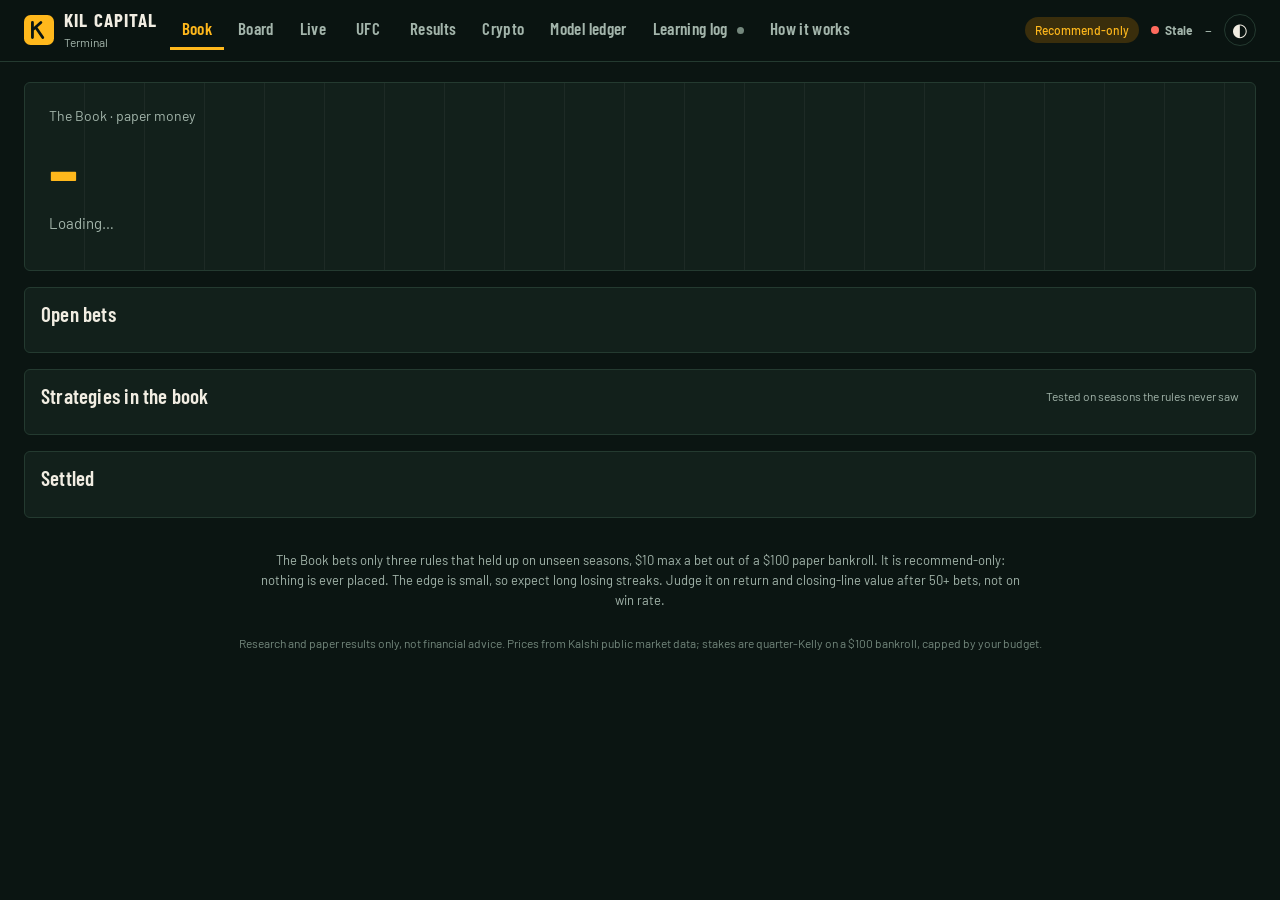
==== commit d064852e: "Add UFC fight model and UFC tab Model: logistic regression on pre-fight features (Elo, age, reach, s" ====
--- a/site/index.html
+++ b/site/index.html
@@ -18,7 +18,7 @@
     <div><strong>KIL CAPITAL</strong><span>Terminal</span></div>
   </a>
   <nav class="tabs" id="tabs" aria-label="Pages">
-    <a href="?" data-tab="book">Book</a><a href="?view=board" data-tab="board">Board</a><a href="?view=live" data-tab="live">Live <span class="count" id="liveCount"></span></a><a href="?view=results" data-tab="results">Results</a>
+    <a href="?" data-tab="book">Book</a><a href="?view=board" data-tab="board">Board</a><a href="?view=live" data-tab="live">Live <span class="count" id="liveCount"></span></a><a href="?view=ufc" data-tab="ufc">UFC <span class="count" id="ufcCount"></span></a><a href="?view=results" data-tab="results">Results</a>
     <a href="?view=crypto" data-tab="crypto">Crypto</a><a href="?view=ledger" data-tab="ledger">Model ledger</a>
     <a href="?view=learn" data-tab="learn">Learning log <i class="dot" id="learnDot"></i></a><a href="?view=how" data-tab="how">How it works</a>
   </nav>
@@ -161,6 +161,11 @@
   </section>
   </div>
 
+  <div data-pane="ufc" hidden>
+    <section class="panel"><div class="phead"><h2>UFC</h2><span class="muted small">Vegas line, Kil Cap line and a call on every fight</span></div>
+      <div id="ufc"></div></section>
+  </div>
+
   <div data-pane="crypto" hidden>
     <section class="panel">
       <div class="phead"><h2>Crypto bets</h2>
@@ -211,5 +216,6 @@
 <dialog id="drawer"><div id="drawerBody"></div><form method="dialog"><button class="close" aria-label="Close">×</button></form></dialog>
 <script src="app.js" defer></script>
 <script src="live.js" defer></script>
+<script src="ufc.js" defer></script>
 </body>
 </html>
--- a/site/app.css
+++ b/site/app.css
@@ -1,6 +1,7 @@
-:root{--bg:#f6f7f9;--panel:#fff;--line:#e4e7ec;--line2:#eef0f3;--text:#0f172a;--muted:#5b6474;--faint:#8a93a3;--accent:#0f766e;--accent-bg:#e6f4f2;--pos:#047857;--neg:#b42318;--warn:#b45309;--a:#047857;--b:#1d4ed8;--c:#6b7280;--shadow:0 1px 2px rgba(15,23,42,.05);--mono:"JetBrains Mono",ui-monospace,SFMono-Regular,Menlo,monospace;color-scheme:light}
-@media (prefers-color-scheme:dark){:root:not([data-theme="light"]){--bg:#0a0f1a;--panel:#0f1625;--line:#1c2537;--line2:#151d2d;--text:#e6ebf3;--muted:#9aa5b8;--faint:#6f7a8e;--accent:#50e3c2;--accent-bg:#0e2a2a;--pos:#34d399;--neg:#f87171;--warn:#fbbf24;--a:#34d399;--b:#60a5fa;--c:#9aa5b8;--shadow:none;color-scheme:dark}}
-:root[data-theme="dark"]{--bg:#0a0f1a;--panel:#0f1625;--line:#1c2537;--line2:#151d2d;--text:#e6ebf3;--muted:#9aa5b8;--faint:#6f7a8e;--accent:#50e3c2;--accent-bg:#0e2a2a;--pos:#34d399;--neg:#f87171;--warn:#fbbf24;--a:#34d399;--b:#60a5fa;--c:#9aa5b8;--shadow:none;color-scheme:dark}
+@import url("https://fonts.googleapis.com/css2?family=Barlow:wght@400;500;600&family=Barlow+Condensed:wght@500;600;700&display=swap");
+:root{--bg:#0b1512;--panel:#12201b;--line:#243a30;--line2:#192b24;--text:#f1ede2;--muted:#a3b5ab;--faint:#74887d;--accent:#ffb81c;--accent-bg:#3a2e0c;--pos:#46d98a;--neg:#ff6b5e;--warn:#ffb81c;--a:#46d98a;--b:#7dbcff;--c:#a3b5ab;--ink:#0b1512;--chalk:#f1ede2;--shadow:none;--disp:"Barlow Condensed","Arial Narrow",sans-serif;--mono:var(--disp);color-scheme:dark}
+:root[data-theme="light"]{--bg:#efeadd;--panel:#fbf8f0;--line:#d9d2c0;--line2:#ebe5d6;--text:#10231c;--muted:#4c5f55;--faint:#7a897f;--accent:#9a5b00;--accent-bg:#f6e3b4;--pos:#0a7a48;--neg:#c0341f;--warn:#9a5b00;--a:#0a7a48;--b:#1c5fb0;--c:#5d6b63;color-scheme:light}
+
 *{box-sizing:border-box}
 body{margin:0;background:var(--bg);color:var(--text);font:14px/1.45 Inter,system-ui,sans-serif;-webkit-font-smoothing:antialiased}
 .num,td.r,.kpi b,.mono{font-family:var(--mono);font-variant-numeric:tabular-nums}
@@ -284,3 +285,104 @@
 .pcard .slv{margin:0 4px 0 0}
 @media (max-width:900px){.bookhero{grid-template-columns:1fr;grid-template-areas:"main" "kpis" "curve"}.bh-kpis{grid-template-columns:repeat(2,minmax(0,1fr))}}
 @media (max-width:640px){.bookhero{padding:16px;border-radius:12px}.bh-main b{font-size:34px}.bk-list{grid-template-columns:1fr;padding:0 12px 12px}.bk-sleeves{padding:0 12px 12px}.sl-n{grid-template-columns:repeat(2,minmax(0,1fr))}.bk-top{flex-wrap:wrap;row-gap:4px}.bk-game{flex-basis:100%;order:3;white-space:normal}.bk-when{margin-left:auto}}
+
+/* ---------- night game: pine ground, chalk type, scoreboard amber ---------- */
+body{font:15px/1.5 Barlow,system-ui,sans-serif}
+.num,td.r,.kpi b,.mono,[class] b.num{font-variant-numeric:tabular-nums lining-nums}
+.cardnums small{font-family:inherit}
+h2{font:600 21px/1.15 var(--disp);letter-spacing:.01em}
+.count{font-size:15px}
+.top{background:color-mix(in srgb,var(--bg) 92%,transparent);border-bottom-color:var(--line);padding-block:10px}
+.brand rect{fill:var(--accent)}
+.brand path{stroke:var(--ink)}
+.brand strong{font:700 19px/1 var(--disp);letter-spacing:.06em}
+.brand span{font-size:12px}
+.top .tabs{justify-content:flex-start;min-width:0;gap:2px;scrollbar-width:none}
+.tabs a{font:600 17px/1 var(--disp);letter-spacing:.02em;padding:10px 12px;border-radius:0;border-bottom:3px solid transparent}
+.tabs a:hover{background:none;color:var(--text)}
+.tabs a[aria-current]{background:none;color:var(--accent);border-bottom-color:var(--accent)}
+.badge.mode{color:var(--accent);background:var(--accent-bg)}
+button.icon{border-radius:50%}
+.panel,.kpi,.card{border-radius:6px}
+.kpi span,.trackhead div span,#settings label{text-transform:none;letter-spacing:0;font-size:13px}
+.kpi b{font-size:30px;line-height:1.1}
+.kpi small{color:var(--muted)}
+th{text-transform:none;letter-spacing:0;font-size:13px}
+td.r,.bar .v,.stats div b,.trackhead div b,.parlay .big b,.idea .in,#drawerBody .facts b{font-size:1.08em}
+.tag{font:600 13px/1.5 var(--disp);letter-spacing:.05em;border-radius:3px;background:var(--line);color:var(--text);padding:0 6px;text-transform:uppercase}
+.lvl{font:600 14px/1.5 var(--disp);letter-spacing:.04em;border-radius:3px;border:0;padding:0 8px;background:var(--line2)}
+.lvl.high{background:var(--a);color:var(--ink)}
+.lvl.medium{background:var(--b);color:var(--ink)}
+.chips button,.seg button{font:600 16px/1.2 var(--disp);letter-spacing:.02em;padding:7px 14px;border-radius:4px;background:var(--panel);color:var(--muted)}
+.chips button[aria-pressed="true"],.seg button[aria-pressed="true"],.filters button[aria-selected="true"],.seg button[aria-selected="true"]{background:var(--accent);color:var(--ink);border-color:var(--accent)}
+:root[data-theme="light"] :is(.chips,.seg) button[aria-pressed="true"]{background:var(--text);border-color:var(--text);color:var(--panel)}
+.row2 input[type=search],.row2>select,.toolbar select,#settings input{border-radius:4px;background:var(--panel);font-size:15px}
+.filterbar{background:var(--bg)}
+:focus-visible{outline:2px solid var(--accent);outline-offset:2px}
+
+/* matchup strip: logos sit on chalk discs so dark marks stay readable */
+.mu{display:flex;align-items:center;gap:10px;min-width:0}
+.mu .tm{display:grid;grid-template-columns:auto auto;column-gap:8px;align-items:center;min-width:0}
+.mu .tm b,.mu .tm small{grid-column:2}
+.mu img{grid-row:1/3;grid-column:1;width:40px;height:40px;padding:5px;border-radius:50%;background:var(--chalk);object-fit:contain}
+.mu b{font:700 22px/1 var(--disp);letter-spacing:.02em;align-self:end}
+.mu small{font-size:12px;color:var(--muted);align-self:start;line-height:1.2}
+.mu i{font:500 14px/1 var(--disp);font-style:normal;color:var(--faint);padding:0 2px}
+.mu .rk{font:600 13px/1 var(--disp);color:var(--accent);margin-right:4px;vertical-align:2px}
+
+/* pick cards */
+.psec{font:600 18px/1.2 var(--disp);text-transform:none;letter-spacing:.01em;color:var(--text);margin:16px 0 10px}
+.pgrid{grid-template-columns:repeat(auto-fill,minmax(310px,1fr));gap:12px}
+.pcard{border-radius:6px;border-left-width:5px;padding:14px 16px;gap:10px;background:var(--line2);border-color:var(--line)}
+.pcard:hover{background:var(--line2);border-color:var(--faint)}
+.pcard.high{border-left-color:var(--a)}.pcard.medium{border-left-color:var(--b)}.pcard.lean{border-left-color:var(--warn)}
+.pcard:not(.on){opacity:1;background:transparent}
+.pbet{font:600 23px/1.15 var(--disp);letter-spacing:.005em}
+.pbet b{font-weight:600}
+.pbet .muted{font:400 14px/1.4 Barlow,sans-serif;letter-spacing:0;display:block;margin-top:2px}
+.pnums{border-top:1px solid var(--line);padding-top:10px}
+.pnums small{font-size:12px}
+.pnums b{font-size:22px;line-height:1.1}
+
+/* the Book: scoreboard hero and bet tickets */
+.bookhero{border-radius:6px;padding:22px 24px;background:
+  repeating-linear-gradient(90deg,transparent 0 59px,color-mix(in srgb,var(--chalk) 5%,transparent) 59px 60px),var(--panel)}
+.bh-main .eyebrow{text-transform:none;letter-spacing:0;font-size:14px}
+.bh-main b{font:700 76px/.95 var(--disp);letter-spacing:0;color:var(--accent);margin:6px 0 8px;font-variant-numeric:tabular-nums}
+.bh-main small{font-size:15px}
+.bh-kpis{gap:0}
+.bh-kpis div{background:none;border-radius:0;border-left:1px solid var(--line);padding:4px 16px}
+.bh-kpis span{font-size:13px}
+.bh-kpis b{font-size:30px;line-height:1.1}
+.bh-kpis small{font-size:12px;color:var(--muted)}
+.slv{font:600 14px/1.5 var(--disp);letter-spacing:.04em;border-radius:3px;padding:0 8px}
+.bk-list{gap:14px;grid-template-columns:repeat(auto-fill,minmax(340px,1fr))}
+.bk{position:relative;border:0;border-radius:6px;background:var(--chalk);color:var(--ink);padding:16px 18px 14px;gap:10px;--muted:#4c5f55;--faint:#5d6b63;--line:#d9d2c0;--pos:#0a7a48;--neg:#c0341f;--warn:#8a5200;--b:#1c5fb0}
+.bk .tag{background:var(--ink);color:var(--chalk)}
+.bk .mu img{background:#fff;box-shadow:0 0 0 1px var(--line)}
+.bk-when{font-size:15px;color:var(--muted)}
+.bk-bet{border-top:2px dashed var(--line);padding-top:12px;align-items:center;position:relative}
+.bk-bet::before,.bk-bet::after{content:"";position:absolute;top:-9px;width:16px;height:16px;border-radius:50%;background:var(--panel)}
+.bk-bet::before{left:-26px}.bk-bet::after{right:-26px}
+.bk-bet b{font:700 34px/1 var(--disp)}
+.bk-amt{font-size:30px;font-weight:700}
+.bk-why{color:var(--muted);font-size:13px}
+.sl{border-radius:6px}
+.sl-n b{font-size:22px}
+.res{border-radius:3px}
+.bk-note{font-size:13px}
+svg.curve path{stroke:var(--accent)}
+dialog{border-radius:8px}
+#drawerBody h3{font:600 26px/1.15 var(--disp)}
+.idea,.parlay .big div,#drawerBody .facts div{border-radius:4px}
+@media (max-width:900px){.bh-kpis{row-gap:14px}.bh-kpis div:nth-child(odd){border-left:0;padding-left:0}}
+@media (max-width:640px){body{font-size:15px}.bookhero{padding:18px 16px;border-radius:6px}.bh-main b{font-size:64px}.bk-list{grid-template-columns:1fr}.bk-top{flex-wrap:nowrap}.bk-game{flex-basis:auto;order:0}.brand span{display:none}.top{row-gap:2px}.kpi b{font-size:26px}.pbet{font-size:22px}}
+
+button.icon{font-size:18px;line-height:1}
+:root[data-theme="light"] .bk{background:#fff;box-shadow:0 0 0 1px var(--line)}
+.ln{display:grid;grid-template-columns:auto 1fr 1fr;gap:3px 14px;align-items:baseline;border-top:1px solid var(--line);padding-top:10px;font-size:13px;color:var(--muted)}
+.ln b{font:600 18px/1.2 var(--disp);color:var(--text);font-variant-numeric:tabular-nums}
+.ln .kc{color:var(--accent)}
+.ln i{font:600 15px/1.2 var(--disp);font-style:normal;color:var(--text)}
+.ln em{grid-column:2/4;font-style:normal;color:var(--faint)}
+.bk .ln b,.bk .ln i{color:var(--ink)}.bk .ln .kc{color:var(--warn)}
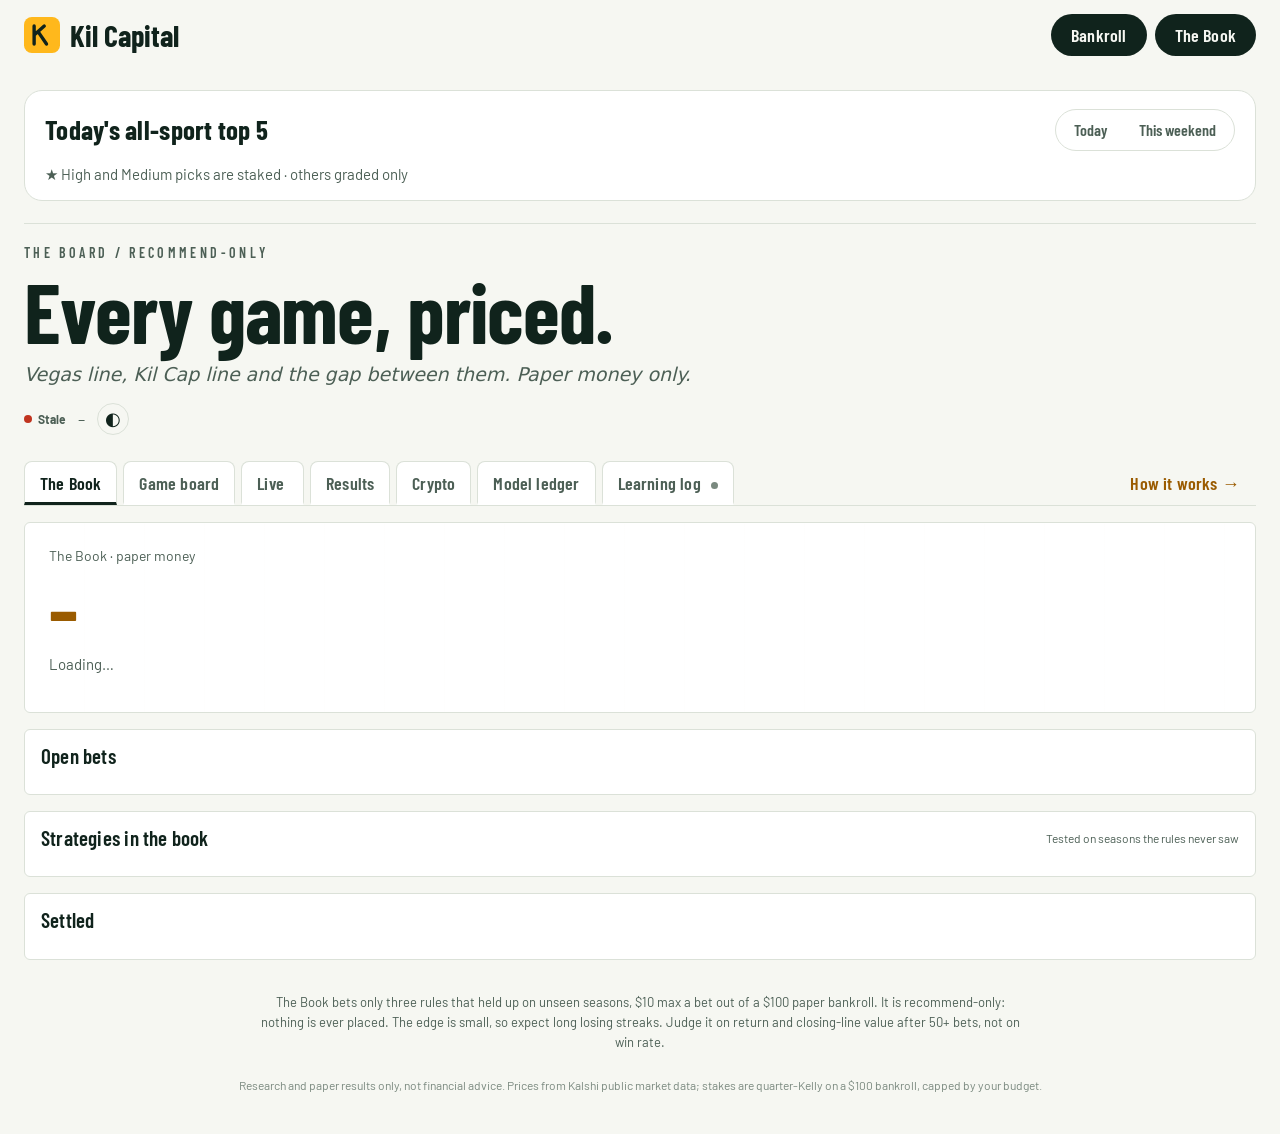
==== commit 8503d8c2: "Rework the front end layout: top-5 list, hero, tab bar, sport tiles Adds an all-sport top 5 with its" ====
--- a/site/index.html
+++ b/site/index.html
@@ -1,5 +1,5 @@
 <!doctype html>
-<html lang="en">
+<html lang="en" data-theme="light">
 <head>
 <meta charset="utf-8">
 <meta name="viewport" content="width=device-width, initial-scale=1">
@@ -9,28 +9,40 @@
 <link rel="preconnect" href="https://fonts.gstatic.com" crossorigin>
 <link href="https://fonts.googleapis.com/css2?family=Inter:wght@400;500;600;700&family=JetBrains+Mono:wght@400;500;600&display=swap" rel="stylesheet">
 <link rel="stylesheet" href="app.css">
+<link rel="stylesheet" href="layout.css">
 <link rel="icon" href="data:image/svg+xml,%3Csvg xmlns='http://www.w3.org/2000/svg' viewBox='0 0 32 32'%3E%3Crect width='32' height='32' rx='7' fill='%230b1220'/%3E%3Cpath d='M9 8v16M9 16l9-8M12.5 13l7.5 11' stroke='%2350e3c2' stroke-width='3' fill='none' stroke-linecap='round'/%3E%3C/svg%3E">
 </head>
 <body>
 <header class="top">
   <a class="brand" href="?" aria-label="Kil Capital home">
     <svg viewBox="0 0 32 32" aria-hidden="true"><rect width="32" height="32" rx="7"/><path d="M9 8v16M9 16l9-8M12.5 13l7.5 11"/></svg>
-    <div><strong>KIL CAPITAL</strong><span>Terminal</span></div>
+    <strong>Kil Capital</strong>
   </a>
+  <div class="hbtns"><button class="pill" id="hBank" title="Set your bankroll, budget and max bet">Bankroll</button><button class="pill" id="hBook">The Book</button></div>
+</header>
+
+<main>
+  <section class="t5" aria-label="Top 5 picks">
+    <header><h2 id="t5Title">Today's all-sport top 5</h2>
+      <div class="pseg" id="t5When" role="group" aria-label="Top 5 window"><button data-w="today">Today</button><button data-w="weekend">This weekend</button></div></header>
+    <p class="note">★ High and Medium picks are staked · others graded only</p>
+    <ol id="top5"></ol>
+  </section>
+  <section class="hero">
+    <span class="eyebrow">The board / Recommend-only</span>
+    <h1>Every game, priced.</h1>
+    <p>Vegas line, Kil Cap line and the gap between them. Paper money only.</p>
+    <div class="status">
+      <span class="feed" id="feed" title="Price feed"><i></i><b id="feedLabel">Loading</b></span>
+      <span class="muted" id="updated">–</span>
+      <button class="icon" id="theme" aria-label="Toggle theme" title="Toggle theme">◐</button>
+    </div>
+  </section>
   <nav class="tabs" id="tabs" aria-label="Pages">
-    <a href="?" data-tab="book">Book</a><a href="?view=board" data-tab="board">Board</a><a href="?view=live" data-tab="live">Live <span class="count" id="liveCount"></span></a><a href="?view=ufc" data-tab="ufc">UFC <span class="count" id="ufcCount"></span></a><a href="?view=results" data-tab="results">Results</a>
+    <a href="?" data-tab="book">The Book</a><a href="?view=board" data-tab="board">Game board</a><a href="?view=live" data-tab="live">Live <span class="count" id="liveCount"></span></a><a href="?view=results" data-tab="results">Results</a>
     <a href="?view=crypto" data-tab="crypto">Crypto</a><a href="?view=ledger" data-tab="ledger">Model ledger</a>
-    <a href="?view=learn" data-tab="learn">Learning log <i class="dot" id="learnDot"></i></a><a href="?view=how" data-tab="how">How it works</a>
+    <a href="?view=learn" data-tab="learn">Learning log <i class="dot" id="learnDot"></i></a><a class="more" href="?view=how" data-tab="how">How it works →</a>
   </nav>
-  <div class="status">
-    <span class="badge mode">Recommend-only</span>
-    <span class="feed" id="feed" title="Price feed"><i></i><b id="feedLabel">Loading</b></span>
-    <span class="muted" id="updated">–</span>
-    <button class="icon" id="theme" aria-label="Toggle theme" title="Toggle theme">◐</button>
-  </div>
-</header>
-
-<main>
   <div data-pane="book">
     <section class="bookhero" aria-label="The Book">
       <div class="bh-main"><span class="eyebrow">The Book · paper money</span><b id="bkEquity">–</b><small id="bkPnl">Loading…</small></div>
@@ -46,16 +58,17 @@
     <p class="bk-note">The Book bets only three rules that held up on unseen seasons, $10 max a bet out of a $100 paper bankroll. It is recommend-only: nothing is ever placed. The edge is small, so expect long losing streaks. Judge it on return and closing-line value after 50+ bets, not on win rate.</p>
   </div>
   <div data-pane="board" hidden>
-  <section class="filterbar" aria-label="Filters">
-    <div class="chips" id="sports" role="group" aria-label="Sport"></div>
+  <section class="boardnav" aria-label="Filters">
+    <div class="tiles" id="sports" role="group" aria-label="Sport"></div>
+    <div class="actrow"><button class="pill sq" id="fullCard" title="Every game this week, all filters off">Full card</button>
+      <select id="fSort" aria-label="Sort"><option value="profit">Overall rank</option><option value="start">Start time</option>
+        <option value="ranktime">Rank, then time</option><option value="edge">Raw edge</option><option value="win">Win chance</option></select></div>
     <div class="row2">
       <div class="seg" id="when" role="group" aria-label="When">
         <button data-w="today">Today</button><button data-w="tomorrow">Tomorrow</button><button data-w="weekend">This weekend</button><button data-w="week">This week</button>
       </div>
       <input type="search" id="q" placeholder="Search a team: Georgia, UGA, Bulldogs" aria-label="Search teams">
-      <select id="fSort" aria-label="Sort"><option value="profit">Overall rank</option><option value="start">Start time</option>
-        <option value="ranktime">Rank, then time</option><option value="edge">Raw edge</option><option value="win">Win chance</option></select>
-      <details class="more"><summary>More filters <span id="fCount"></span></summary>
+      <details class="more"><summary>More <span id="fCount"></span> ⌄</summary>
         <div class="toolbar">
           <select id="fConf" aria-label="Conference"><option value="">All conferences</option></select>
           <select id="fKind" aria-label="Bet type"><option value="">All bet types</option><option value="winner">Winner</option>
@@ -161,11 +174,6 @@
   </section>
   </div>
 
-  <div data-pane="ufc" hidden>
-    <section class="panel"><div class="phead"><h2>UFC</h2><span class="muted small">Vegas line, Kil Cap line and a call on every fight</span></div>
-      <div id="ufc"></div></section>
-  </div>
-
   <div data-pane="crypto" hidden>
     <section class="panel">
       <div class="phead"><h2>Crypto bets</h2>
@@ -216,6 +224,5 @@
 <dialog id="drawer"><div id="drawerBody"></div><form method="dialog"><button class="close" aria-label="Close">×</button></form></dialog>
 <script src="app.js" defer></script>
 <script src="live.js" defer></script>
-<script src="ufc.js" defer></script>
 </body>
 </html>
--- a/site/layout.css
+++ b/site/layout.css
@@ -0,0 +1,53 @@
+.ln i.ref{opacity:.55}
+
+:root{--hot:#ffb81c;--fill:var(--text);--fill-ink:var(--bg)}
+:root[data-theme="light"]{--bg:#f6f7f2;--panel:#fff;--line:#dbe1d8;--line2:#edf0ea}
+body{font-size:16px}
+.top{padding:14px 24px;border-bottom:0}
+.brand{text-decoration:none;color:var(--text)}
+.brand svg{width:36px;height:36px}
+.brand strong{font:700 30px/1 var(--disp);letter-spacing:0}
+.hbtns{display:flex;gap:8px}
+.pill{font:600 18px/1 var(--disp);letter-spacing:.01em;padding:12px 20px;border-radius:999px;border:0;background:var(--fill);color:var(--fill-ink);cursor:pointer;white-space:nowrap}
+.pill.sq{border-radius:10px}
+.pill:focus-visible,.tiles button:focus-visible,.pseg button:focus-visible,.t5 li:focus-visible{outline:2px solid var(--accent);outline-offset:2px}
+.t5{border:1px solid var(--line);border-radius:18px;background:var(--panel);padding:18px 20px 8px}
+.t5 header{display:flex;justify-content:space-between;align-items:center;gap:10px 14px;flex-wrap:wrap}
+.t5 h2{font:700 27px/1.1 var(--disp);margin:0}
+.pseg{display:inline-flex;border:1px solid var(--line);border-radius:999px;padding:3px;gap:2px}
+.pseg button{font:600 16px/1 var(--disp);padding:9px 15px;border-radius:999px;border:0;background:none;color:var(--muted);cursor:pointer;white-space:nowrap}
+.pseg button[aria-pressed="true"]{background:var(--fill);color:var(--fill-ink)}
+.t5 .note{color:var(--muted);font-size:15px;margin:12px 0 6px}
+.t5 ol{list-style:none;margin:0;padding:0}
+.t5 li{display:grid;grid-template-columns:26px minmax(0,1fr) auto 4.2ch;gap:10px;align-items:center;padding:11px 0;border-top:1px solid var(--line2);cursor:pointer}
+.t5 li.none{display:block;color:var(--muted);cursor:default}
+.t5 .n{font:700 24px/1 var(--disp);color:var(--faint)}
+.t5 li b{display:block;font:600 20px/1.2 var(--disp);overflow:hidden;text-overflow:ellipsis;white-space:nowrap}
+.t5 li small{display:block;color:var(--muted);font-size:13px;overflow:hidden;text-overflow:ellipsis;white-space:nowrap}
+.t5 .w{font:700 21px/1 var(--disp);font-variant-numeric:tabular-nums;text-align:right}
+.hero{border-top:1px solid var(--line);padding:22px 0 0;margin-top:6px}
+.hero .eyebrow{display:block;font:600 14px/1 var(--disp);letter-spacing:.24em;text-transform:uppercase;color:var(--muted)}
+.hero h1{font:700 clamp(46px,10vw,84px)/.94 var(--disp);letter-spacing:-.01em;margin:12px 0 10px}
+.hero p{font-style:italic;font-size:19px;color:var(--muted);margin:0;max-width:56ch}
+.hero .status{justify-content:flex-start;margin-top:14px}
+main>.tabs{position:sticky;top:var(--hdr,64px);z-index:4;display:flex;align-items:flex-end;gap:6px;margin:0;padding:10px 0 0;background:var(--bg);border-bottom:1px solid var(--line);overflow-x:auto;scrollbar-width:none;scroll-margin-top:var(--hdr,64px)}
+main>.tabs a{font:600 18px/1 var(--disp);letter-spacing:.01em;padding:12px 15px 10px;border:1px solid var(--line);border-bottom:3px solid transparent;border-radius:8px 8px 0 0;background:var(--panel);color:var(--muted);text-decoration:none;white-space:nowrap}
+main>.tabs a:hover{color:var(--text);background:var(--panel)}
+main>.tabs a[aria-current]{color:var(--text);background:var(--panel);border-bottom-color:var(--text)}
+main>.tabs a.more,main>.tabs a.more:hover{margin-left:auto;border-color:transparent;background:none;color:var(--accent)}
+.boardnav{border:1px solid var(--line);border-radius:18px;background:var(--panel);padding:16px;display:grid;gap:14px}
+.tiles{display:grid;grid-template-columns:repeat(4,minmax(0,1fr));gap:8px}
+.tiles button{font:inherit;text-align:left;padding:12px 11px;border:1px solid var(--line);border-radius:10px;background:var(--panel);color:var(--text);cursor:pointer;min-width:0}
+.tiles b{display:block;font:700 21px/1.1 var(--disp);white-space:nowrap}
+.tiles small{display:block;margin-top:6px;font:600 11.5px/1.25 var(--disp);letter-spacing:.09em;text-transform:uppercase;color:var(--muted)}
+.tiles button[aria-pressed="true"]{background:var(--hot);border-color:var(--hot);color:#10231c}
+.tiles button[aria-pressed="true"] small{color:#10231c}
+.actrow{display:flex;gap:12px;align-items:center;flex-wrap:wrap}
+.actrow select{font:inherit;font-size:15px;padding:10px;border:1px solid var(--line);border-radius:10px;background:var(--panel);color:var(--text)}
+.boardnav .more summary{font:600 17px/1 var(--disp);color:var(--text)}
+@media (max-width:640px){.top{padding:12px 16px}.brand strong{font-size:26px}.brand svg{width:30px;height:30px}.pill{font-size:16px;padding:10px 14px}.t5{padding:16px 14px 6px;border-radius:16px}.t5 h2{font-size:24px}.boardnav{padding:12px;border-radius:16px}.tiles{gap:6px}.tiles button{padding:10px 8px}.tiles b{font-size:18px}.tiles small{font-size:10.5px;letter-spacing:.06em}.hero .status .muted,.hero .status .feed b{display:inline}main>.tabs a{font-size:17px;padding:11px 12px 9px}}
+.top{background:var(--bg);backdrop-filter:none}
+.brand rect{fill:var(--hot)}
+.brand path{stroke:#10231c}
+.boardnav>*,.boardnav .row2>*{min-width:0}
+.boardnav .seg{flex:1 1 100%}
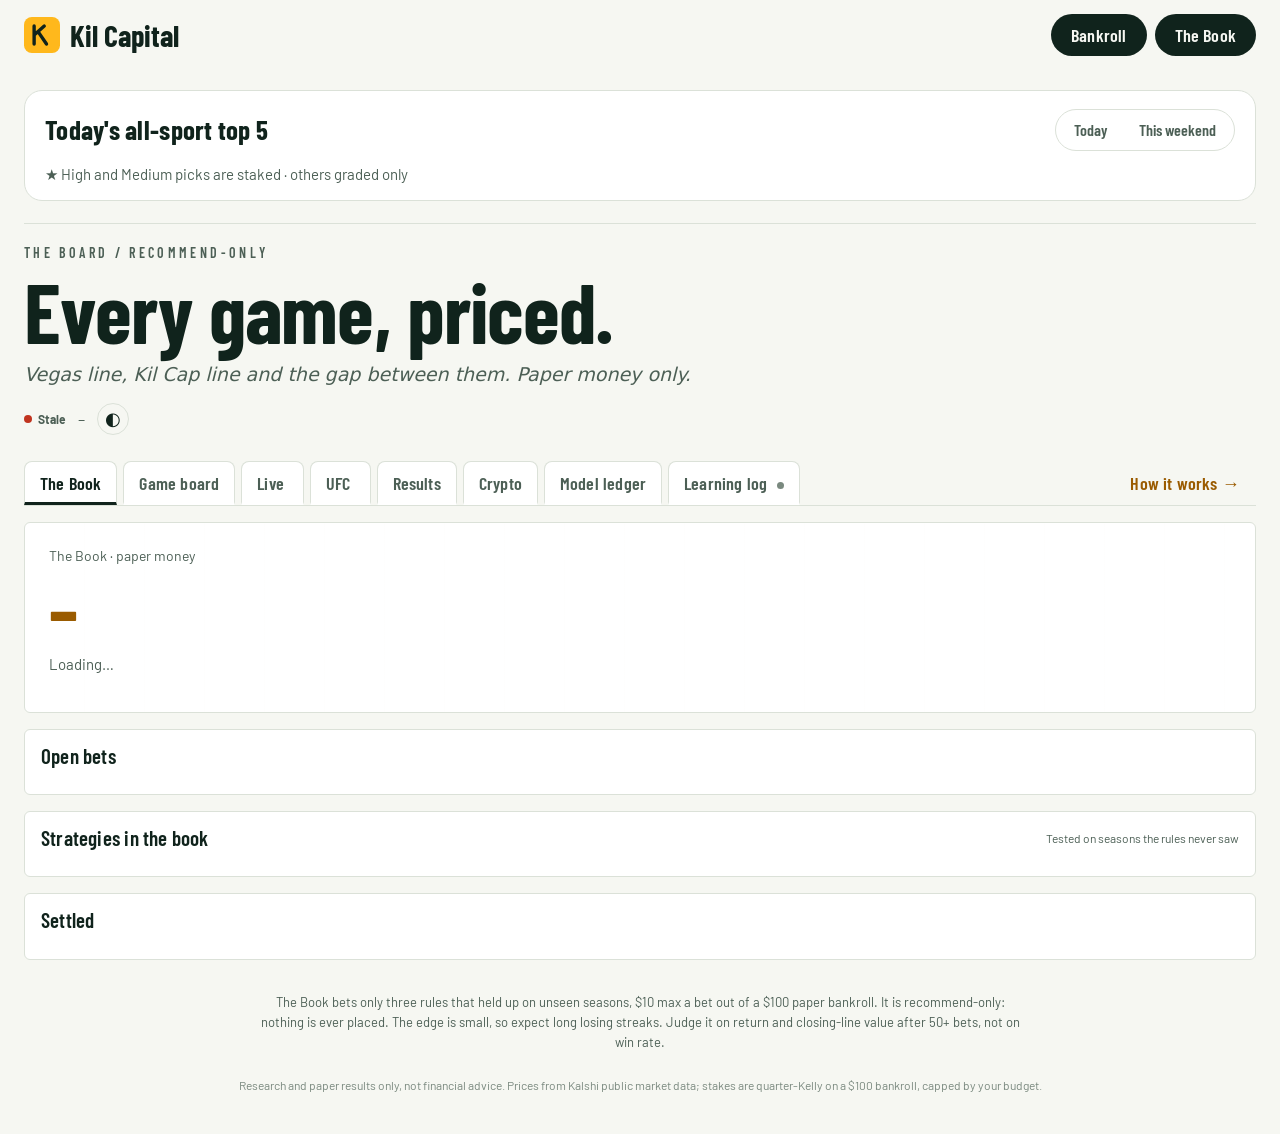
==== commit 40a0d9d7: "Re-add the UFC tab to main's new tab bar, plus the UFC pane and script Co-Authored-By: Claude Opus 5" ====
--- a/site/index.html
+++ b/site/index.html
@@ -39,7 +39,7 @@
     </div>
   </section>
   <nav class="tabs" id="tabs" aria-label="Pages">
-    <a href="?" data-tab="book">The Book</a><a href="?view=board" data-tab="board">Game board</a><a href="?view=live" data-tab="live">Live <span class="count" id="liveCount"></span></a><a href="?view=results" data-tab="results">Results</a>
+    <a href="?" data-tab="book">The Book</a><a href="?view=board" data-tab="board">Game board</a><a href="?view=live" data-tab="live">Live <span class="count" id="liveCount"></span></a><a href="?view=ufc" data-tab="ufc">UFC <span class="count" id="ufcCount"></span></a><a href="?view=results" data-tab="results">Results</a>
     <a href="?view=crypto" data-tab="crypto">Crypto</a><a href="?view=ledger" data-tab="ledger">Model ledger</a>
     <a href="?view=learn" data-tab="learn">Learning log <i class="dot" id="learnDot"></i></a><a class="more" href="?view=how" data-tab="how">How it works →</a>
   </nav>
@@ -174,6 +174,11 @@
   </section>
   </div>
 
+  <div data-pane="ufc" hidden>
+    <section class="panel"><div class="phead"><h2>UFC</h2><span class="muted small">Vegas line, Kil Cap line and a call on every fight</span></div>
+      <div id="ufc"></div></section>
+  </div>
+
   <div data-pane="crypto" hidden>
     <section class="panel">
       <div class="phead"><h2>Crypto bets</h2>
@@ -224,5 +229,6 @@
 <dialog id="drawer"><div id="drawerBody"></div><form method="dialog"><button class="close" aria-label="Close">×</button></form></dialog>
 <script src="app.js" defer></script>
 <script src="live.js" defer></script>
+<script src="ufc.js" defer></script>
 </body>
 </html>
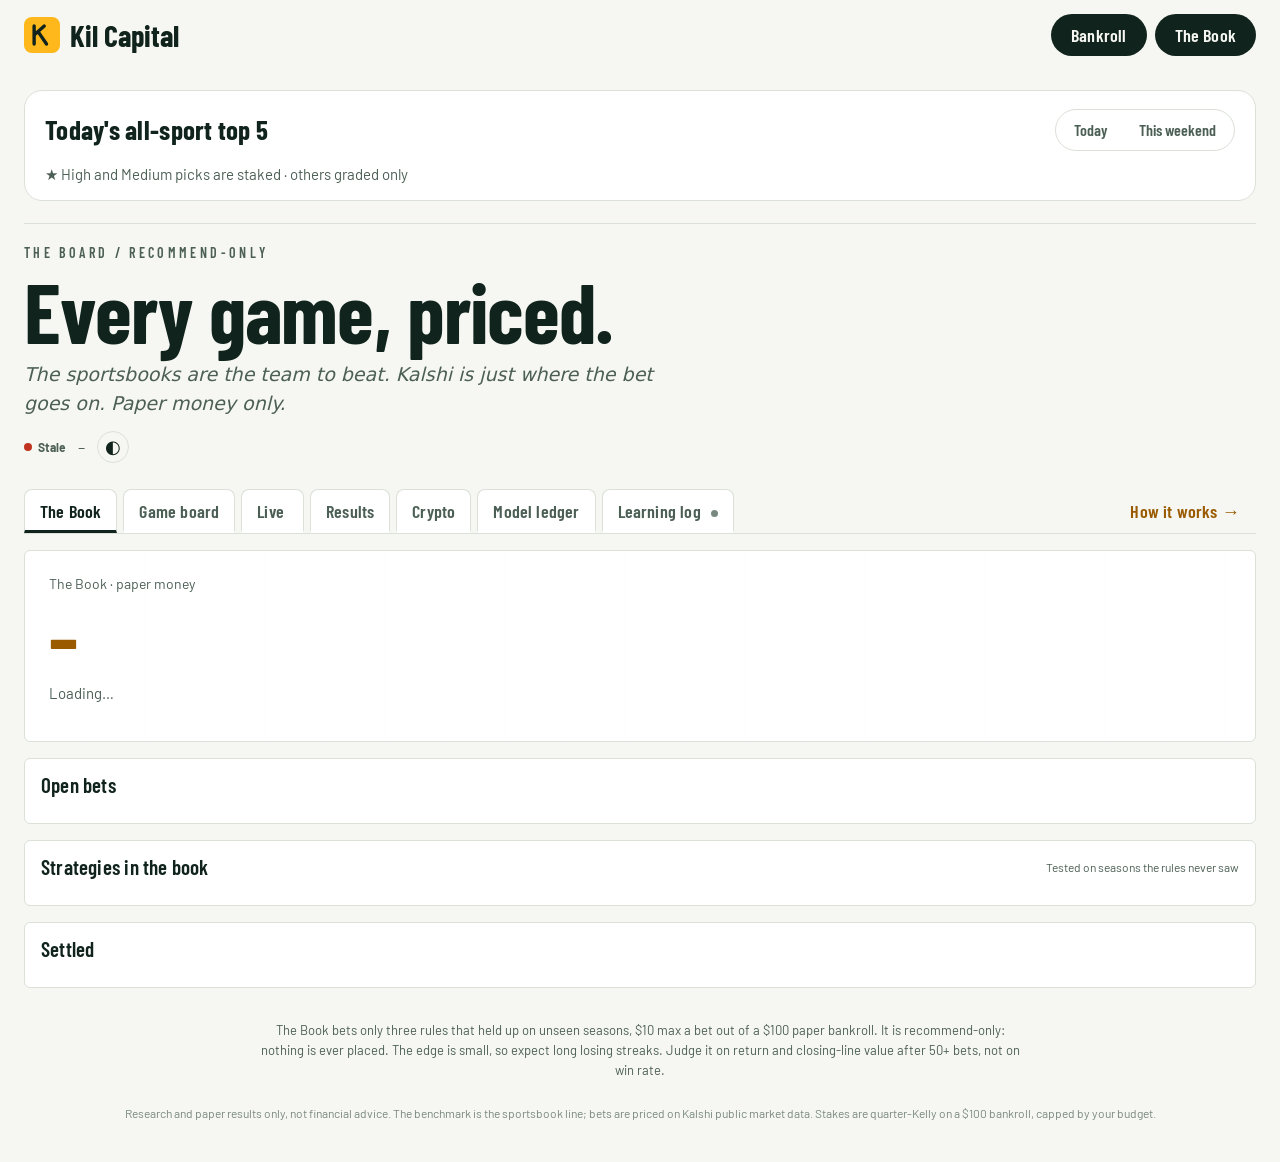
==== commit ab8751bf: "Reframe the site around beating the sportsbooks Kalshi is where the bet is placed, so its price is t" ====
--- a/site/index.html
+++ b/site/index.html
@@ -31,7 +31,7 @@
   <section class="hero">
     <span class="eyebrow">The board / Recommend-only</span>
     <h1>Every game, priced.</h1>
-    <p>Vegas line, Kil Cap line and the gap between them. Paper money only.</p>
+    <p>The sportsbooks are the team to beat. Kalshi is just where the bet goes on. Paper money only.</p>
     <div class="status">
       <span class="feed" id="feed" title="Price feed"><i></i><b id="feedLabel">Loading</b></span>
       <span class="muted" id="updated">–</span>
@@ -39,7 +39,7 @@
     </div>
   </section>
   <nav class="tabs" id="tabs" aria-label="Pages">
-    <a href="?" data-tab="book">The Book</a><a href="?view=board" data-tab="board">Game board</a><a href="?view=live" data-tab="live">Live <span class="count" id="liveCount"></span></a><a href="?view=ufc" data-tab="ufc">UFC <span class="count" id="ufcCount"></span></a><a href="?view=results" data-tab="results">Results</a>
+    <a href="?" data-tab="book">The Book</a><a href="?view=board" data-tab="board">Game board</a><a href="?view=live" data-tab="live">Live <span class="count" id="liveCount"></span></a><a href="?view=results" data-tab="results">Results</a>
     <a href="?view=crypto" data-tab="crypto">Crypto</a><a href="?view=ledger" data-tab="ledger">Model ledger</a>
     <a href="?view=learn" data-tab="learn">Learning log <i class="dot" id="learnDot"></i></a><a class="more" href="?view=how" data-tab="how">How it works →</a>
   </nav>
@@ -62,7 +62,7 @@
     <div class="tiles" id="sports" role="group" aria-label="Sport"></div>
     <div class="actrow"><button class="pill sq" id="fullCard" title="Every game this week, all filters off">Full card</button>
       <select id="fSort" aria-label="Sort"><option value="profit">Overall rank</option><option value="start">Start time</option>
-        <option value="ranktime">Rank, then time</option><option value="edge">Raw edge</option><option value="win">Win chance</option></select></div>
+        <option value="ranktime">Rank, then time</option><option value="gap">Gap to Vegas</option><option value="edge">Value at Kalshi's price</option><option value="win">Win chance</option></select></div>
     <div class="row2">
       <div class="seg" id="when" role="group" aria-label="When">
         <button data-w="today">Today</button><button data-w="tomorrow">Tomorrow</button><button data-w="weekend">This weekend</button><button data-w="week">This week</button>
@@ -96,7 +96,7 @@
       <div class="tablewrap" id="tableView" hidden>
         <table class="blotter" id="blotter">
           <thead><tr>
-            <th class="c" title="Add to parlay">+</th><th>#</th><th>Pick</th><th class="r">Price</th><th class="r">Win chance</th><th class="r">Edge</th>
+            <th class="c" title="Add to parlay">+</th><th>#</th><th>Pick</th><th class="r">Kalshi price</th><th class="r">Kil Cap chance</th><th class="r" title="Our fair price minus Kalshi's price and fee">Value</th>
             <th class="c" title="High/Medium clear every check. Lean and Low are our call for the game, below the bar.">Confidence</th><th class="r">Stake</th><th class="r">Exp. profit</th><th class="r">Starts</th>
           </tr></thead>
           <tbody></tbody>
@@ -132,10 +132,10 @@
 
   <details class="panel" id="boardPanel">
     <summary class="phead"><h2>Full market detail: every side of every game <span class="count" id="boardCount"></span></h2></summary>
-    <div class="phead"><span class="muted small">Our call on every game and the best side of each market, even with no edge. Follows the sport, day and search above.</span></div>
-    <div class="tablewrap"><table id="board"><thead><tr><th>Game</th><th>Best side</th><th class="r">Our chance</th><th class="r" title="Sportsbook chance with the vig removed">Vegas</th>
-      <th class="r">Kalshi bid / ask</th><th class="r" title="Our fair price for the side shown">Fair</th><th class="r">Edge</th><th class="r" title="Average profit or loss if you bet $10 at this price, after Kalshi's fee">Per $10</th><th>Our call</th></tr></thead><tbody></tbody></table></div>
-    <p class="small muted pad">BET: passes every check and is on your slate (click for the ticket). No bet: no edge after Kalshi's fee, an edge too small to clear the bar, or our model and Vegas disagree. Per $10 is the average result of betting the side shown anyway. No-bet rows never count toward your budget or the Autotracker.</p>
+    <div class="phead"><span class="muted small">Our call on every game and the best side of each market, even with no value at the price. Follows the sport, day and search above.</span></div>
+    <div class="tablewrap"><table id="board"><thead><tr><th>Game</th><th>Best side</th><th class="r">Kil Cap</th><th class="r" title="Sportsbook chance with the vig removed">Vegas</th><th class="r" title="Kil Cap chance minus the Vegas chance. This is the number we are trying to be right about.">vs Vegas</th>
+      <th class="r" title="What the side costs on Kalshi, where the bet is placed">Kalshi bid / ask</th><th class="r" title="Our fair price minus Kalshi's price and fee">Value</th><th class="r" title="Average profit or loss if you bet $10 at this price, after Kalshi's fee">Per $10</th><th>Our call</th></tr></thead><tbody></tbody></table></div>
+    <p class="small muted pad">BET: passes every check and is on your slate (click for the ticket). No bet: Kalshi's price is too high to leave value after its fee, the value is too small to clear the bar, or our number is too far from Vegas to trust. vs Vegas is how much higher or lower we rate the side than the sportsbooks do. Per $10 is the average result of betting the side shown anyway. No-bet rows never count toward your budget or the Autotracker.</p>
   </details>
 
   <details class="panel">
@@ -149,7 +149,7 @@
   <div data-pane="live" hidden>
   <section class="panel">
     <div class="phead"><h2>Live betting</h2><span class="badge">Paper picks · recommend-only</span></div>
-    <p class="small muted lnote">In-game model: the score and clock, plus our pregame line for the points still to come, against Kalshi's price. It does not see possession or field position, so it leans half on the market. Prices here are from the last refresh a few minutes ago: check the live Kalshi price and only buy at or under the number shown.</p>
+    <p class="small muted lnote">In-game model: the score and clock, plus our pregame line for the points still to come. Kalshi's price is what the bet costs. It does not see possession or field position, so it leans half on the market. Prices here are from the last refresh a few minutes ago: check the live Kalshi price and only buy at or under the number shown.</p>
   </section>
   <div id="live"></div>
   </div>
@@ -174,11 +174,6 @@
   </section>
   </div>
 
-  <div data-pane="ufc" hidden>
-    <section class="panel"><div class="phead"><h2>UFC</h2><span class="muted small">Vegas line, Kil Cap line and a call on every fight</span></div>
-      <div id="ufc"></div></section>
-  </div>
-
   <div data-pane="crypto" hidden>
     <section class="panel">
       <div class="phead"><h2>Crypto bets</h2>
@@ -212,10 +207,11 @@
     <section class="panel prose">
       <div class="phead"><h2>How it works</h2></div>
       <div class="pad">
-        <p><b>Our own model.</b> Opponent-adjusted team ratings for every league, refit on each run from completed games, blended with the sportsbook line. That gives a fair chance for every Kalshi winner, spread and total market.</p>
-        <p><b>Edge.</b> Fair chance minus what the contract costs you, after Kalshi's taker fee (7% × price × (1 − price)). Edges over 15% are held out, because they are almost always bad data rather than value.</p>
+        <p><b>Our own model.</b> Opponent-adjusted team ratings for every league, refit on each run from completed games, blended with the sportsbook line. That gives a fair chance for every winner, spread and total.</p>
+        <p><b>Who we are trying to beat.</b> The sportsbooks. Every game shows the Vegas line, the Kil Cap line and the gap between them, and every bet shows our chance next to the Vegas chance with the vig removed. The test of the model is whether it is right more often than that line.</p>
+        <p><b>Where the bet goes.</b> Kalshi. It is the place and the price, not the opponent. A side only becomes a bet when Kalshi's price, after its taker fee (7% × price × (1 − price)), is below our fair price. Gaps over 15% are held out, because they are almost always bad data rather than value.</p>
         <p><b>Ranking and stakes.</b> Overall rank is expected profit. Stakes are quarter-Kelly on your bankroll, capped by your max bet and your budget, one bet per game. Win-majority (55%+) is on by default.</p>
-        <p><b>Every game gets a call.</b> If a game has no bet, the board says why: no edge after the fee, edge too small, or our model and Vegas disagree.</p>
+        <p><b>Every game gets a call.</b> If a game has no bet, the board says why: Kalshi's price is too high, the value is too small, or our number is too far from Vegas to trust.</p>
         <p><b>Learning.</b> Each night, after 4 AM Central, a challenger model is tested on games it never saw. It replaces the champion only if it predicts better. Results are graded against the price we would have paid.</p>
         <p><b>Recommend-only.</b> This site cannot place orders and holds no keys. Research and paper results only, not financial advice.</p>
       </div>
@@ -223,12 +219,11 @@
   </div>
 
   <p class="errors" id="errors" hidden></p>
-  <footer>Research and paper results only, not financial advice. Prices from Kalshi public market data; stakes are quarter-Kelly on a <span id="bankroll">$100</span> bankroll, capped by your budget.</footer>
+  <footer>Research and paper results only, not financial advice. The benchmark is the sportsbook line; bets are priced on Kalshi public market data. Stakes are quarter-Kelly on a <span id="bankroll">$100</span> bankroll, capped by your budget.</footer>
 </main>
 
 <dialog id="drawer"><div id="drawerBody"></div><form method="dialog"><button class="close" aria-label="Close">×</button></form></dialog>
 <script src="app.js" defer></script>
 <script src="live.js" defer></script>
-<script src="ufc.js" defer></script>
 </body>
 </html>
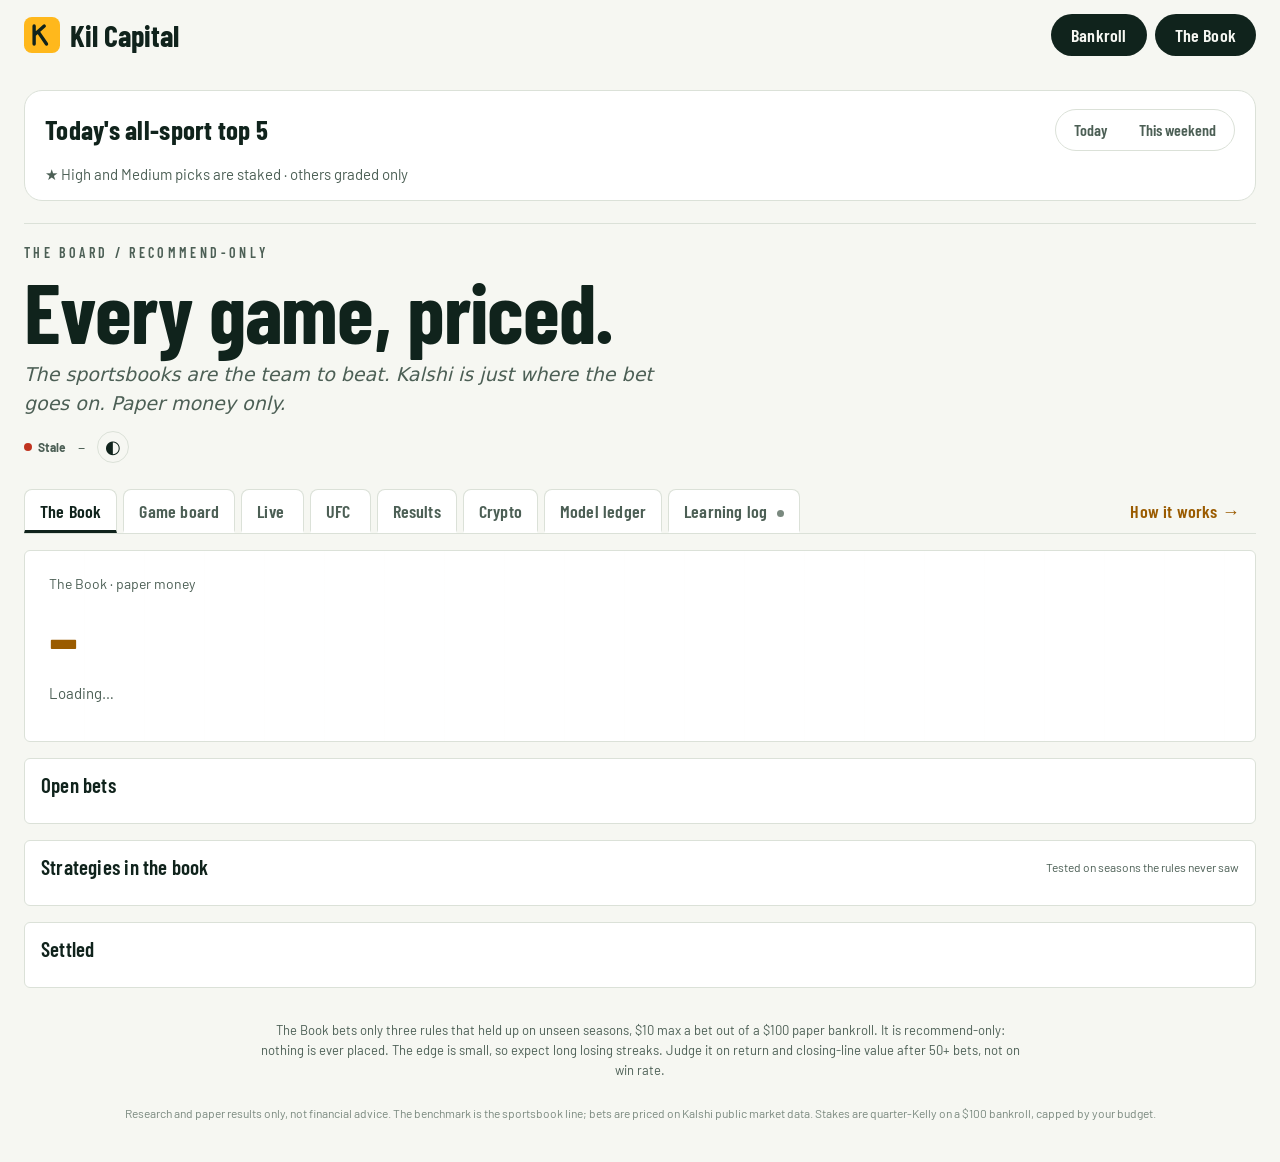
==== commit 99fd703f: "Merge branch 'main' into claude/project-thread-utjo1j" ====
--- a/site/index.html
+++ b/site/index.html
@@ -39,7 +39,7 @@
     </div>
   </section>
   <nav class="tabs" id="tabs" aria-label="Pages">
-    <a href="?" data-tab="book">The Book</a><a href="?view=board" data-tab="board">Game board</a><a href="?view=live" data-tab="live">Live <span class="count" id="liveCount"></span></a><a href="?view=results" data-tab="results">Results</a>
+    <a href="?" data-tab="book">The Book</a><a href="?view=board" data-tab="board">Game board</a><a href="?view=live" data-tab="live">Live <span class="count" id="liveCount"></span></a><a href="?view=ufc" data-tab="ufc">UFC <span class="count" id="ufcCount"></span></a><a href="?view=results" data-tab="results">Results</a>
     <a href="?view=crypto" data-tab="crypto">Crypto</a><a href="?view=ledger" data-tab="ledger">Model ledger</a>
     <a href="?view=learn" data-tab="learn">Learning log <i class="dot" id="learnDot"></i></a><a class="more" href="?view=how" data-tab="how">How it works →</a>
   </nav>
@@ -174,6 +174,11 @@
   </section>
   </div>
 
+  <div data-pane="ufc" hidden>
+    <section class="panel"><div class="phead"><h2>UFC</h2><span class="muted small">Vegas line, Kil Cap line and a call on every fight</span></div>
+      <div id="ufc"></div></section>
+  </div>
+
   <div data-pane="crypto" hidden>
     <section class="panel">
       <div class="phead"><h2>Crypto bets</h2>
@@ -225,5 +230,6 @@
 <dialog id="drawer"><div id="drawerBody"></div><form method="dialog"><button class="close" aria-label="Close">×</button></form></dialog>
 <script src="app.js" defer></script>
 <script src="live.js" defer></script>
+<script src="ufc.js" defer></script>
 </body>
 </html>
